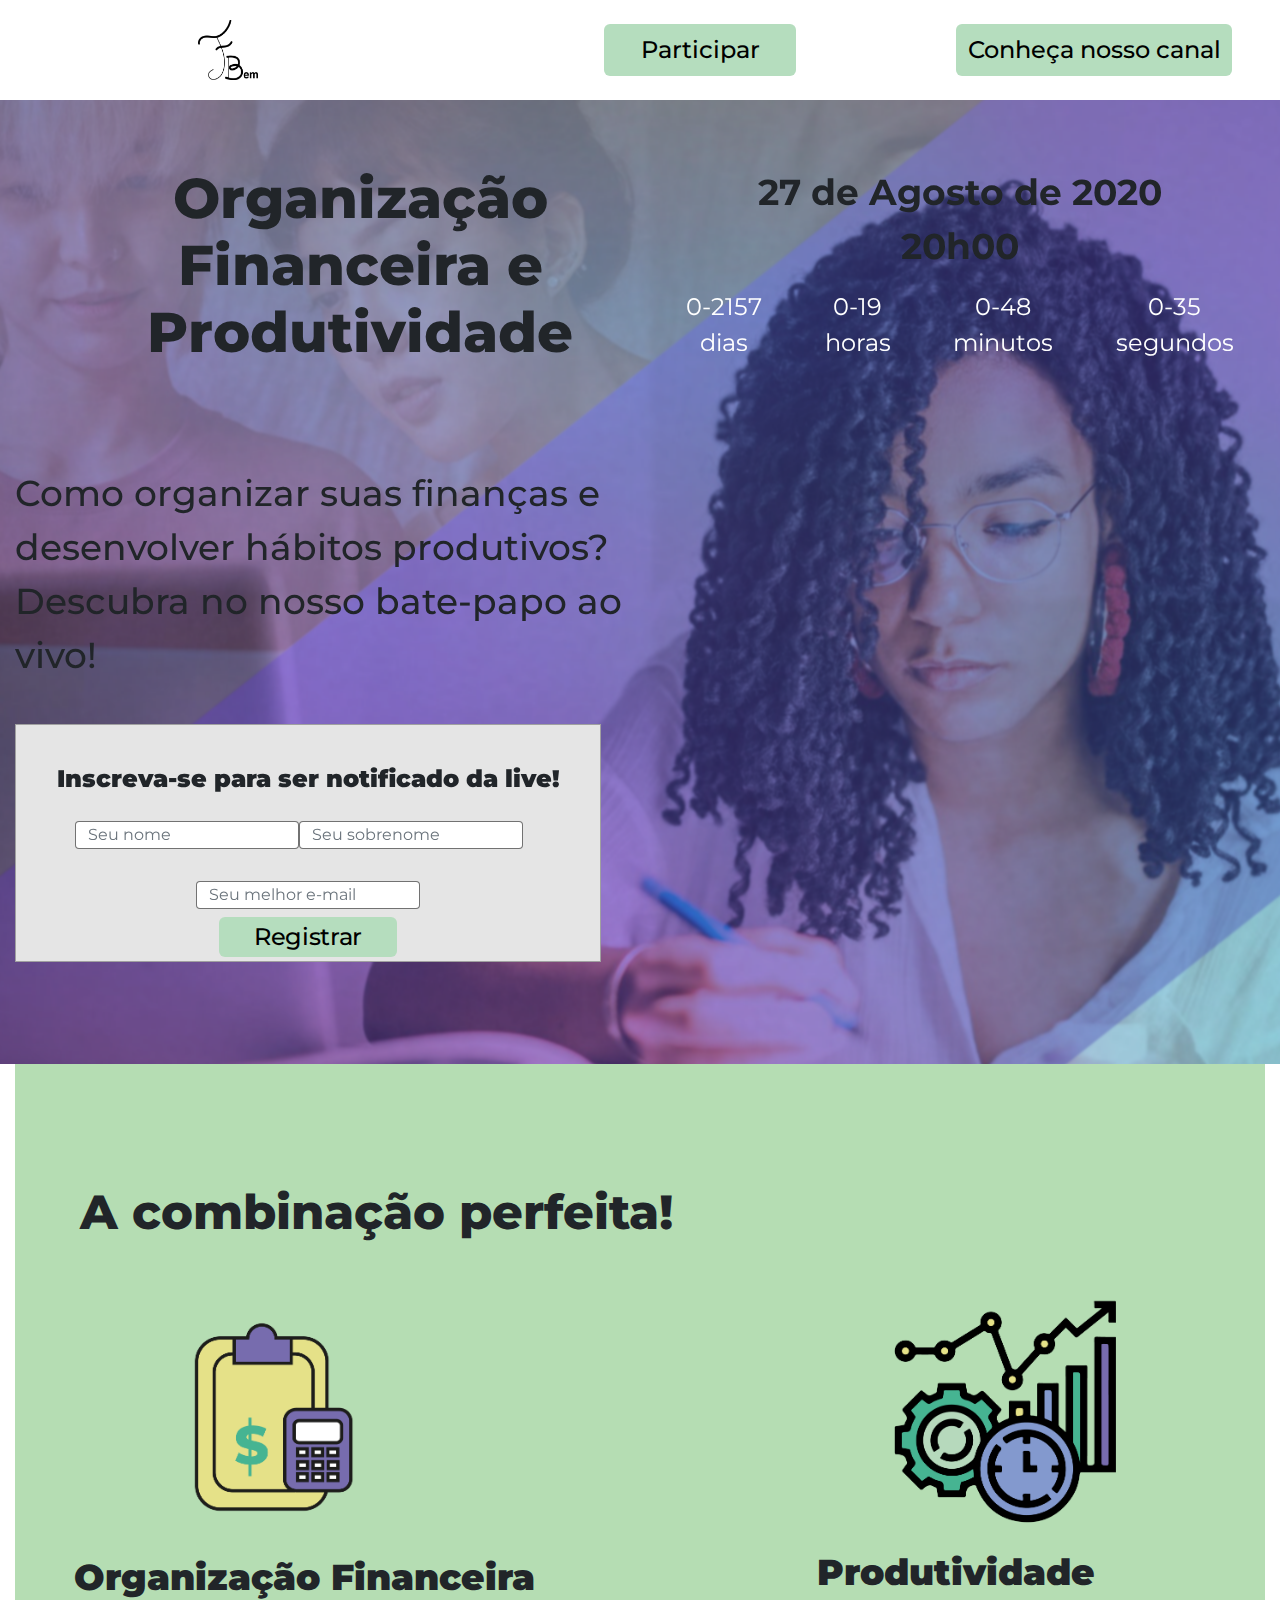
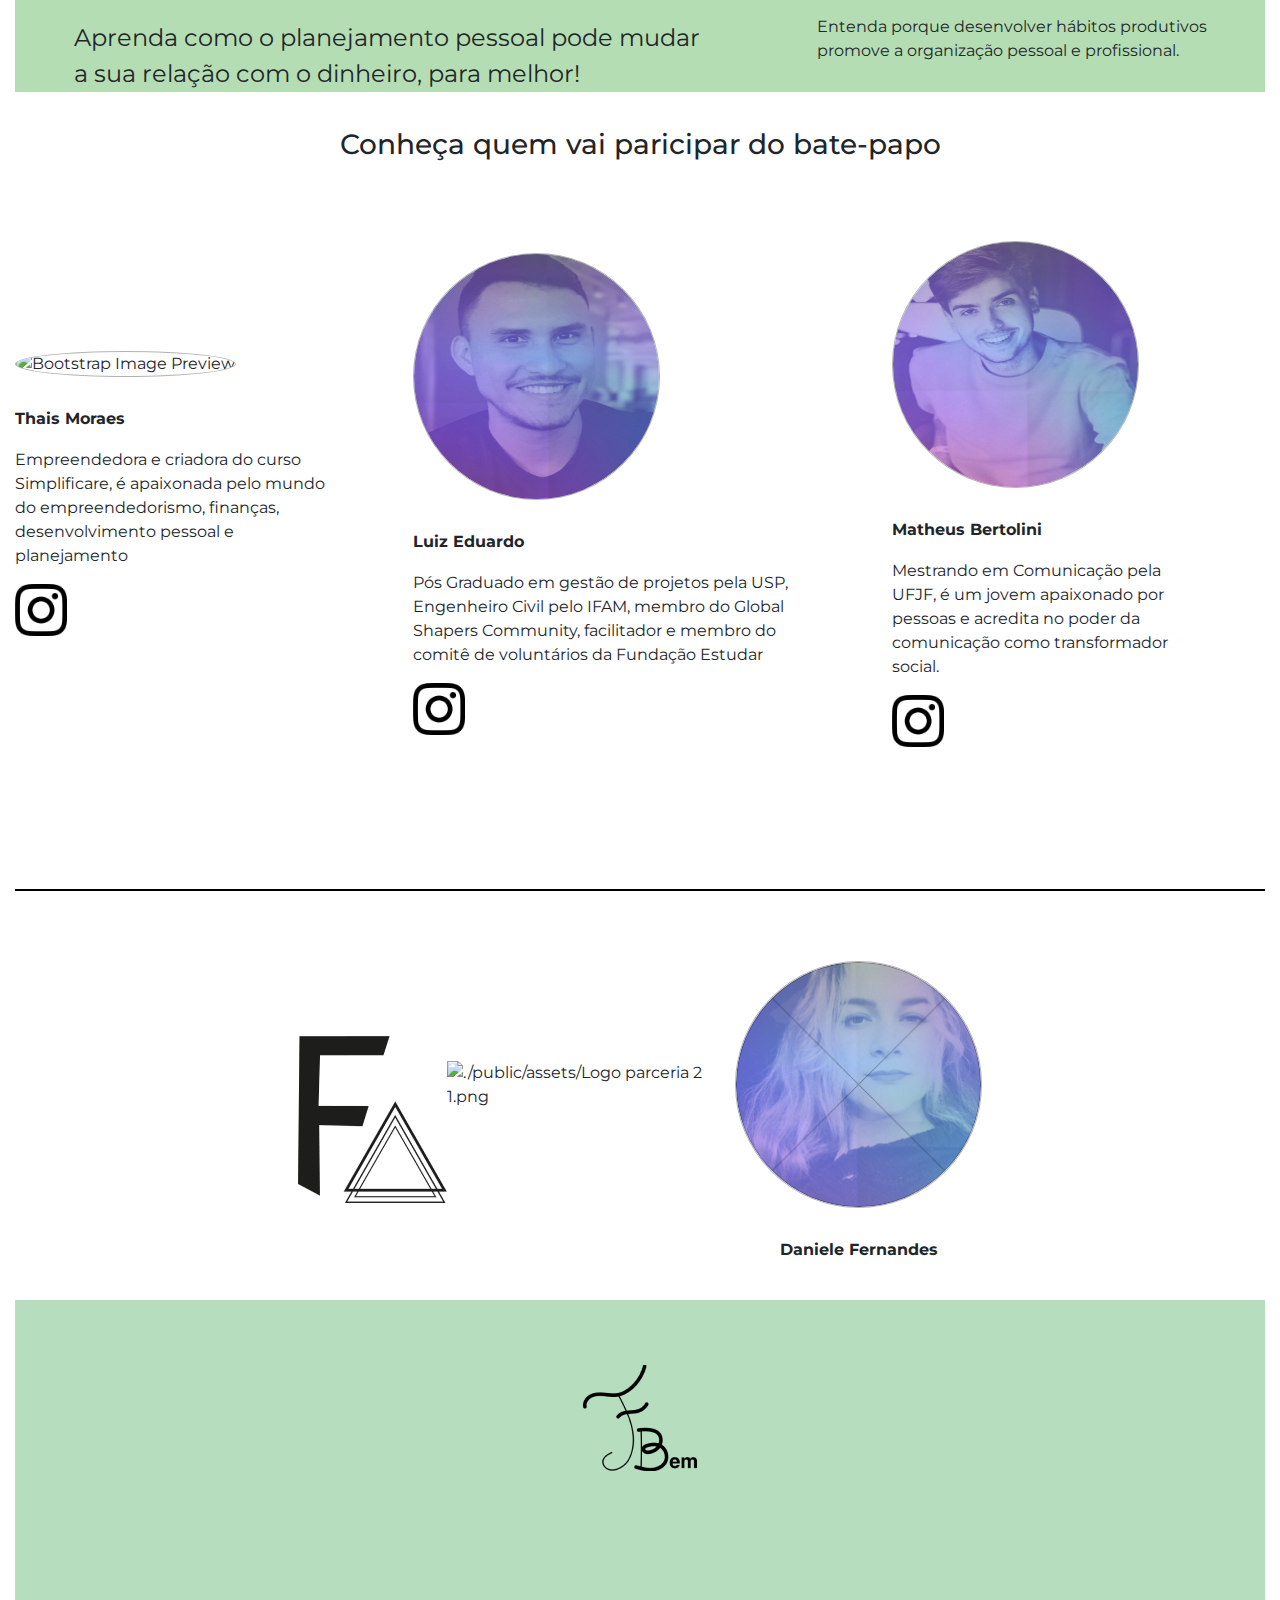
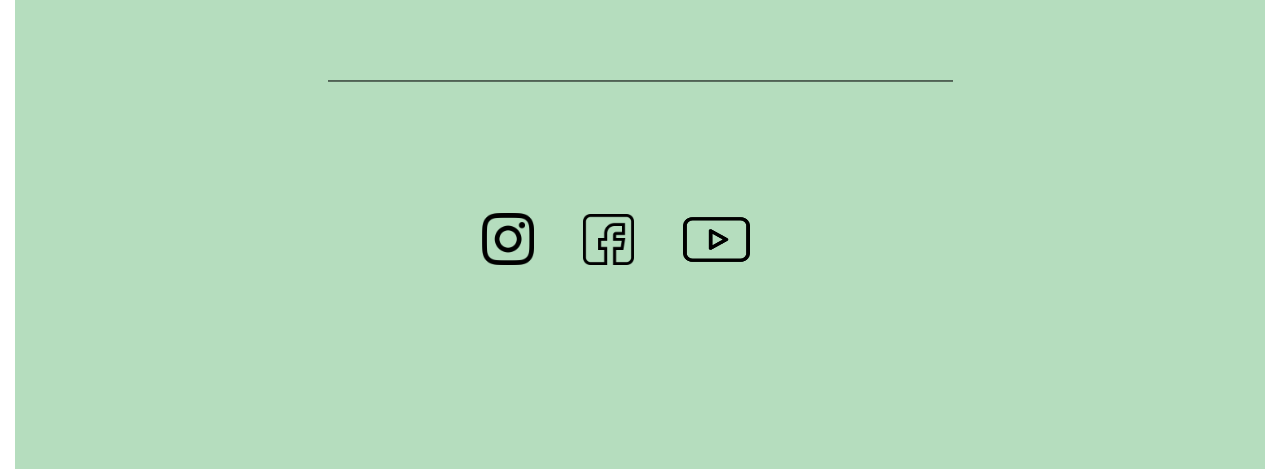
==== index.html @ a1b55b83 "Adicionando pagina de agradecimento, ultimas estilizacoes e tags de ads" ====
<!DOCTYPE html>
<html lang="pt-br">
    <head>
        <meta charset="UTF-8">
        <meta name="viewport" content="width=device-width, initial-scale=1.0">
        <meta name="description" content="Descubra como Ficar Bem com as finanças e desenvolver hábitos produtivos! Bate-papo imperdível no dia 27 de Agosto, às 20h. Faça sua inscrição!"/>
        <link rel="stylesheet" href="https://stackpath.bootstrapcdn.com/bootstrap/4.5.2/css/bootstrap.min.css" integrity="sha384-JcKb8q3iqJ61gNV9KGb8thSsNjpSL0n8PARn9HuZOnIxN0hoP+VmmDGMN5t9UJ0Z" crossorigin="anonymous">
        <link href="https://fonts.googleapis.com/css2?family=Montserrat:wght@400;500;700;800&display=swap" rel="stylesheet"> 
        <link rel="stylesheet" href="./public/css/styles.css">
        <!-- Global site tag (gtag.js) - Google Analytics -->
        <script async src="https://www.googletagmanager.com/gtag/js?id=UA-176298427-1"></script>
        <script>
            window.dataLayer = window.dataLayer || [];
            function gtag(){
                dataLayer.push(arguments);
            }
            gtag('js', new Date());

            gtag('config', 'UA-176298427-1');
        </script>

        <title>Live sobre Organização Financeira e Produtividade - Ficar Bem</title>
        <!-- Facebook Pixel Code -->
        <script>
            !function(f,b,e,v,n,t,s)
            {if(f.fbq)return;n=f.fbq=function(){n.callMethod?
            n.callMethod.apply(n,arguments):n.queue.push(arguments)};
            if(!f._fbq)f._fbq=n;n.push=n;n.loaded=!0;n.version='2.0';
            n.queue=[];t=b.createElement(e);t.async=!0;
            t.src=v;s=b.getElementsByTagName(e)[0];
            s.parentNode.insertBefore(t,s)}(window, document,'script',
            'https://connect.facebook.net/en_US/fbevents.js');
            fbq('init', '853237252118177');
            fbq('track', 'PageView');
            </script>
            <noscript><img height="1" width="1" style="display:none"
            src="https://www.facebook.com/tr?id=853237252118177&ev=PageView&noscript=1"
        /></noscript>
        <!-- End Facebook Pixel Code -->
    </head>
    <body>
        <div class="container-fluid">
            <div class="row" id="navbar">
                <div class="col-md-4">
                    <img class="img-logo" src="./public/assets/Logo Ficar Bem 1.png" alt="">
                </div>

                <div class="buttons">
                    <div class="col-md-4">
                     
                        <button type="button" class="btn-participar">
                                Participar
                        </button>
                    </div>
                    <div class="col-md-4">
                         
                        <button type="button" class="btn-conheca">
                            <a href="https://www.youtube.com/channel/UCtn4wwbN6bB-ocM3e5rnIyw?view_as=subscriber" target="_blank" rel="noopener noreferrer">
                                Conheça nosso canal
                            </a>
                            
                        </button>
                    </div>
                </div>
                
            </div>
            <div class="row" id="banner">
                <div class="col-md-6">
                    <h3 class="text-center" id="organizacao">
                        Organização Financeira e Produtividade
                    </h3>
                    <p class="text-left" id="aovivo">
                        Como organizar suas finanças e desenvolver hábitos produtivos? Descubra no nosso bate-papo ao vivo!
                    </p>
                    <form role="form" action="thanksPage.html">
                        <div class="title">
                            <br />
                            <div>
                                <strong>Inscreva-se para ser notificado da live!</strong>
                            </div>
                        </div>
                        <div class="nome">
                            <div class="box-name">
                                <label for="name">
                                <label for="name" class="txt-label"></label>
                                <input class="form-control" type="text" name="name" id="name"
                            title="Seu nome" class="input-padrao" required placeholder="Seu nome">
                            </div>
    
                            <div class="box-surname">
                                <label for="surname">
                                <label for="surname" class="txt-label"></label>
                                <input class="form-control" type="text" name="surname" id="surname"
                            title="Seu sobrenome" class="input-padrao" required placeholder="Seu sobrenome">
                            </div>
                        </div>
                        

                        <div class="box-email">
                            <label for="exampleInputEmail1">
                            <label for="email" class="txt-label"></label>
                            <input class="form-control" class="input-padrao" type="email" name="email" id="email" pattern="[a-z0-9._%+-]+@[a-z0-9.-]+\.[a-z]{2,4}$" 
                        title="Por favor, digite um e-mail válido" required placeholder="Seu melhor e-mail">
                        </div>

                        <button type="submit" class="btn-registrar">
                            Registrar
                        </button>
                    </form>
                </div>
                <div class="col-md-6">
                    <p id="data">
                        <strong class="dia">27 de Agosto de 2020</strong>
                        <strong class="hora">20h00</strong>
                    </p>
                    
                    <ul class="contagem">
                        <li>
                            <span data-time></span>
                            <div>dias</div>
                        </li>
                        <li>
                            <span data-time></span>
                            <div>horas</div>
                        </li>
                        <li>
                            <span data-time></span>
                            <div>minutos</div>
                        </li>
                        <li>
                            <span data-time></span>
                            <div>segundos</div>
                        </li>
                        
                    </ul>
                </div>
            </div>
            
            <main>
                <div class="row">
                    <h3 class="text-center" id="title2">
                        A combinação perfeita!
                    </h3>
                </div>
                <div class="items">
                    <div class="item1">
                        <img src="./public/assets/icon organização financeira.png" class="financas"/>
                        
                        <div class="text">
                            <p class="text-left">
                                <strong>Organização Financeira</strong>
                            </p>
                            
                            <div class="legend1">
                                Aprenda como o planejamento pessoal pode mudar <br> a sua relação com o dinheiro, para melhor!
                            </div>
                        </div>
                        
                    </div>
    
                    <div class="item2">
                        <img src="./public/assets/produtividade icon.png" class="produtividade"/>
                        <div class="text">
                            <p class="text-left">
                                <strong>Produtividade</strong>
                            </p>
                            
                            <div class="legend2">
                                Entenda porque desenvolver hábitos produtivos <br> promove a organização pessoal e profissional.
                            </div>
                        </div>
                        
                    </div>
                </div>
                

                <!-- <div class="row" id="main">
                    <div class="col-md-4">
                        <img alt="Bootstrap Image Preview" src="./public/assets/icon organização financeira.png" class="financas"/>
                    </div>
                    <div class="col-md-4">
                        <img alt="Bootstrap Image Preview" src="./public/assets/produtividade icon.png" class="produtividade"/>
                    </div>
                </div>
                    <div class="row" id="textImg">
                    <div class="col-md-4">
                        <p class="text-left">
                            <strong class="financa">Organização Financeira</strong>
                        </p>
                        
                        <div class="legend1">
                            Aprenda como o planejamento pessoal pode mudar a sua relação com o dinheiro, para melhor!
                        </div>
                        
                    </div>
                    <div class="col-md-4">
                        <p class="text-left">
                            <strong>Produtividade</strong>
                        </p>
                        
                        <div>
                            Entenda porque desenvolver hábitos produtivos <br> promove a organização pessoal e profissional.
                        </div>
                        
                    </div>
                    <div class="col-md-4">
                    </div> -->
                <!-- </div> -->
            </main>


            
            <div class="row" id="titlePart">
                <div class="col-md-12">
                    <h3 class="text-center">
                        Conheça quem vai paricipar do bate-papo
                    </h3>
                </div>
            </div>

            <div class="convidados">
                <div class="convidado">
                    <img alt="Bootstrap Image Preview" src="./public/assets/Thais Moraes.png" class="rounded-circle" />
                    <p class="text">
                        <strong>Thais Moraes</strong>
                    </p>
                    
                    <p class="description">
                        Empreendedora e criadora do curso Simplificare, é apaixonada pelo mundo do empreendedorismo, finanças, desenvolvimento pessoal e planejamento
                    </p>
                    
                    <a href="http://www.instagram.com/thaiismoraes" target="_blank"><img alt="Bootstrap Image Preview" src="./public/assets/instagram icon.png" class="instagram"/> </a>
                </div>
                <div class="convidado">
                    <img alt="Bootstrap Image Preview" src="./public/assets/Luiz Eduardo.png" class="rounded-circle" />
                    <p class="text">
                        <strong>Luiz Eduardo</strong>
                    </p>
                    
                    <p class="description">
                        Pós Graduado em gestão de projetos pela USP, Engenheiro Civil pelo IFAM, membro do Global Shapers Community, facilitador e membro do comitê de voluntários da Fundação Estudar
                    </p>
                    
                    <a href="http://www.linkedin.com/in/luizeduardobendi" target="_blank"><img alt="Bootstrap Image Preview" src="./public/assets/instagram icon.png" class="instagram"/> </a>
                </div>
                <div class="convidado">
                    <img alt="Bootstrap Image Preview" src="./public/assets/Matheus.png" class="rounded-circle" />
                    <p class="text">
                        <strong>Matheus Bertolini</strong>
                    </p>
                    
                    <p class="description">
                        Mestrando em Comunicação pela UFJF, é um jovem apaixonado por pessoas e acredita no poder da comunicação como transformador social.
                    </p>
                    
                    <a href="https://www.instagram.com/bertolini.matheus/" target="_blank"><img alt="Bootstrap Image Preview" src="./public/assets/instagram icon.png" class="instagram"/> </a>
                </div>

                
            </div>

            <hr>

            <div class="parcerias">

               

                <img src="./public/assets/Logo parceria 1 1.png" alt="" class="parceiro1">
                <img src="" alt="./public/assets/Logo parceria 2 1.png" class="parceiro2">
                <div class="parceiro3">
                    <img alt="Bootstrap Image Preview" src="./public/assets/Ellipse.png" class="rounded-circle" />
                <p class="text">
                    <strong>Daniele Fernandes</strong>
                </p>
                </div>
                
            </div>
            
            <footer>
                <img class="img-logo" src="./public/assets/Logo Ficar Bem 1.png" alt="">
                <hr>
                <div class="redes">
                    <a href="https://www.instagram.com/ficar__bem/" target="_blank" rel="noopener noreferrer">
                        <img class="redes-sociais-1" src="./public/assets/instagram icon.png" alt="">
                    </a>
                    <a href="https://www.facebook.com/Ficar-Bem-101099271726527/" target="_blank" rel="noopener noreferrer">
                        <img class="redes-sociais-2" src="./public/assets/facebook.png" alt="">
                    </a>
                    <a href="https://www.youtube.com/channel/UCtn4wwbN6bB-ocM3e5rnIyw" target="_blank" rel="noopener noreferrer">
                        <img class="redes-sociais-3" src="./public/assets/youtube.png" alt="">
                        
                    </a>
                    
                    
                </div>
            </footer>

            
        </div>
        <script type="module" src="./public/scripts/scripts.js"></script>
    </body>
</html>
---- public/css/styles.css ----
*{
    border: 0;
    padding: 0;
    margin: 0;
}

body{
    font-family: 'Montserrat', sans-serif;
}

#navbar {
    /* height: 151px; */
    display: flex;
    align-items: center;
    justify-content: center;
}

#navbar .col-md-4 .img-logo{
    width: 100px;
    height: 100px;
    padding: 20px;
}

#navbar .buttons{
    display: flex;
    justify-content: space-between;
    align-items: center;
}

#navbar .btn-participar{
    display: flex;
    align-items: center;
    justify-content: center;
    
    width: 192px;
    height: 52px;
    background-color: #B5DDBE;
    border-radius: 6px;

    font-style: normal;
    font-weight: 500;
    font-size: 24px;
}

#navbar .btn-participar a{
    text-decoration: none;
    color: #000000;
}

#navbar .btn-conheca{
    display: flex;
    align-items: center;
    justify-content: center;
    
    width: 276px;
    height: 52px;
    background: #B5DDBE;
    border-radius: 6px;

    font-style: normal;
    font-weight: 500;
    font-size: 24px;
}

#navbar .btn-conheca a{
    text-decoration: none;
    color: #000000;
}

#banner{
    background-image: url('../assets/edição\ nova.png');
    background-position: center;
    backdrop-filter: blur(4px);
    

}

#banner .col-md-6 #organizacao{
    font-style: normal;
    font-weight: 800;
    font-size: 56px;

    margin-top: 65px;
    margin-left: 80px;
    margin-bottom: 99.2px;
}

#banner .col-md-6 #aovivo{
    font-style: normal;
    font-weight: 500;
    font-size: 36px;

    margin-bottom: 42px;
}

#banner form {
    background-color: #e5e5e5;

    width: 586px;
    height: 238px;

    display: flex;
    flex-direction: column;
    align-items: center;
    margin-bottom: 102px;

    border: solid 1px rgba(0, 0, 0, 0.3);
    box-sizing: border-box;
}

#banner form .title{
    font-style: normal;
    font-weight: bold;
    font-size: 24px;
}

#banner form .nome{
    display: flex;
    align-items: center;
    justify-content: space-between;
    margin-right: 19px;
}

#banner form .nome input{
    width: 224px;
    height: 28px;
    border: 1px solid rgba(0, 0, 0, 0.5);
    box-sizing: border-box;
}

#banner form .box-email input{
    width: 224px;
    height: 28px;
    border: 1px solid rgba(0, 0, 0, 0.5);
    box-sizing: border-box;
}

#banner form .btn-registrar{
    
    width: 178px;
    height: 40px;
    background: #B5DDBE;
    border-radius: 6px;

    
    font-style: normal;
    font-weight: 500;
    font-size: 24px;
    line-height: 29px;
    display: flex;
    align-items: center;
    justify-content: center;
    letter-spacing: -0.015em;

    color: #000000;
}

#banner .col-md-6 #data{
    display: flex;
    flex-direction: column;
    justify-content: center;
    align-items: center;

    margin-top: 65px;
}

#banner .col-md-6 #data .dia{
    font-style: normal;
    font-weight: bold;
    font-size: 36px;
}

#banner .col-md-6 #data .hora{
    font-style: normal;
    font-weight: bold;
    font-size: 36px;
}

#banner .contagem{
    list-style: none;
    display: flex;
    justify-content: space-around;
}

#banner .contagem li{
    display: flex;
    flex-direction: column;
    justify-content: center;
    align-items: center;
    font-size: 24px;
    color: white;
}

main{
    background-color: #b5ddb3;
}

main .row #title2{
    margin-top: 120px;
    margin-left: 80px;

    font-style: normal;
    font-weight: 800;
    font-size: 48px;
}

main .items{
    display: flex;
    align-items: center;
    justify-content: space-around;
}

main .items .item1{
    display: flex;
    flex-direction: column;
    /* align-items: center; */
    justify-content: center;
}

main .items .item1 img{
    width: 376px;
    height: 266px;
    margin-top: 35px;
}

main .items .item1 p{
    font-style: normal;
    font-weight: bold;
    font-size: 36px;
}

main .items .item1 .legend1{
    font-style: normal;
    font-weight: normal;
    font-size: 24px;
}

main .items .item2{
    display: flex;
    flex-direction: column;
    /* align-items: center; */
    justify-content: center;
}

main .items .item2 img{
    width: 376px;
    height: 266px;
}

main .items .item2 p{
    font-style: normal;
    font-weight: bold;
    font-size: 36px;
}

main .items .item2 .legend2{
    font-style: normal;
    font-weight: normal;
    font-size-adjust: 24px;
}

#titlePart{
    margin-top: 36px;
    margin-bottom: 71px;
}

.convidados{
    display: flex;
    align-items: center;
    justify-content: center;
    
}

.rounded-circle{
    width: 247px;
    height: 247px;
    
    left: 0%;
    right: 0%;
    top: 0%;
    bottom: 0%;
    border: 1px solid rgba(0, 0, 0, 0.3);
    box-sizing: border-box;

    margin-bottom: 30px;
}

.convidado .text{
    margin-bottom: 17px;
}

.convidado .description{
    margin-right: 71px;
}

.instagram{
    
    width: 52px;
    height: 52px;
    left: 325px;
    top: 748px;
}

.parcerias{
    display: flex;
    align-items: center;
    justify-content: center;
}

hr{
    height: 1px;
    background: #000000;
    margin-top: 142px;
    margin-bottom: 70px;
}

.parcerias .parceiro1{
    width: 149px;
    height: 167px;
}

.parcerias .parceiro2{
    width: 288px;
    height: 117px;
}

.parcerias .parceiro3{
    display: flex;
    flex-direction: column;
    align-items: center;
    justify-content: center;
}

.parcerias .parceiro3 img{
    width: 247px;
    height: 247px;
    border-radius: 50%;
    border: 1px solid rgba(0, 0, 0, 0.3);
}

footer{
    background-color: #b5ddbe;

    display: flex;
    flex-direction: column;
    align-items: center;
    justify-content: center;

    margin-top: 22px;

}

footer .img-logo{
    width: 114px;
    height: 106px;
    margin-top: 65px;
    margin-bottom: 67px;
}

footer hr{
    width: 50%;
    height: 1px;
    background: rgba(0, 0, 0, 0.5);
    margin-bottom: 128px;
}

footer .redes{
    display: flex;
    align-items: center;
    justify-content: center;
    margin-bottom: 200px;
}

.redes-sociais-1{
    width: 52px;
    height: 52px;
    margin-right: 49px;
}

.redes-sociais-2{
    
    width: 51px;
    height: 51px;
    margin-right: 49px;

}

.redes-sociais-3{
    
    width: 67px;
    height: 59px;  
    margin-right: 49px;
}
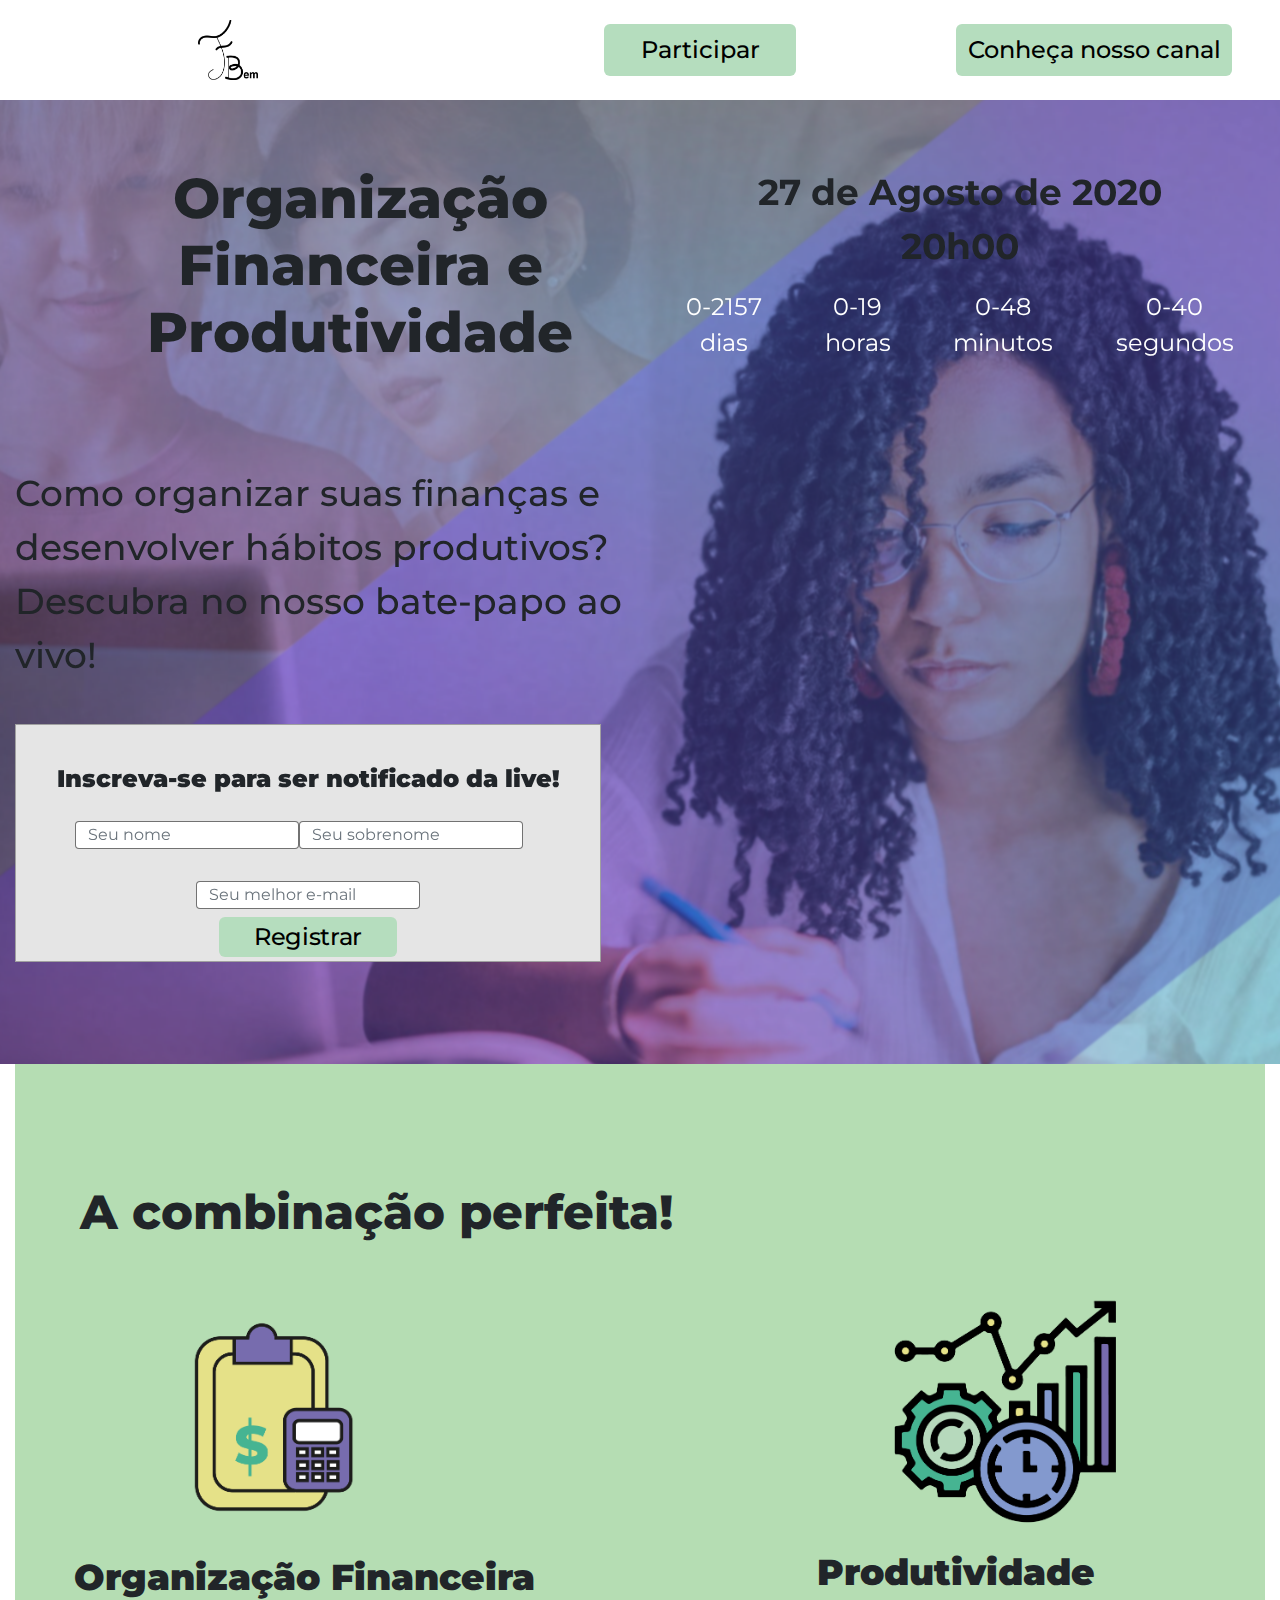
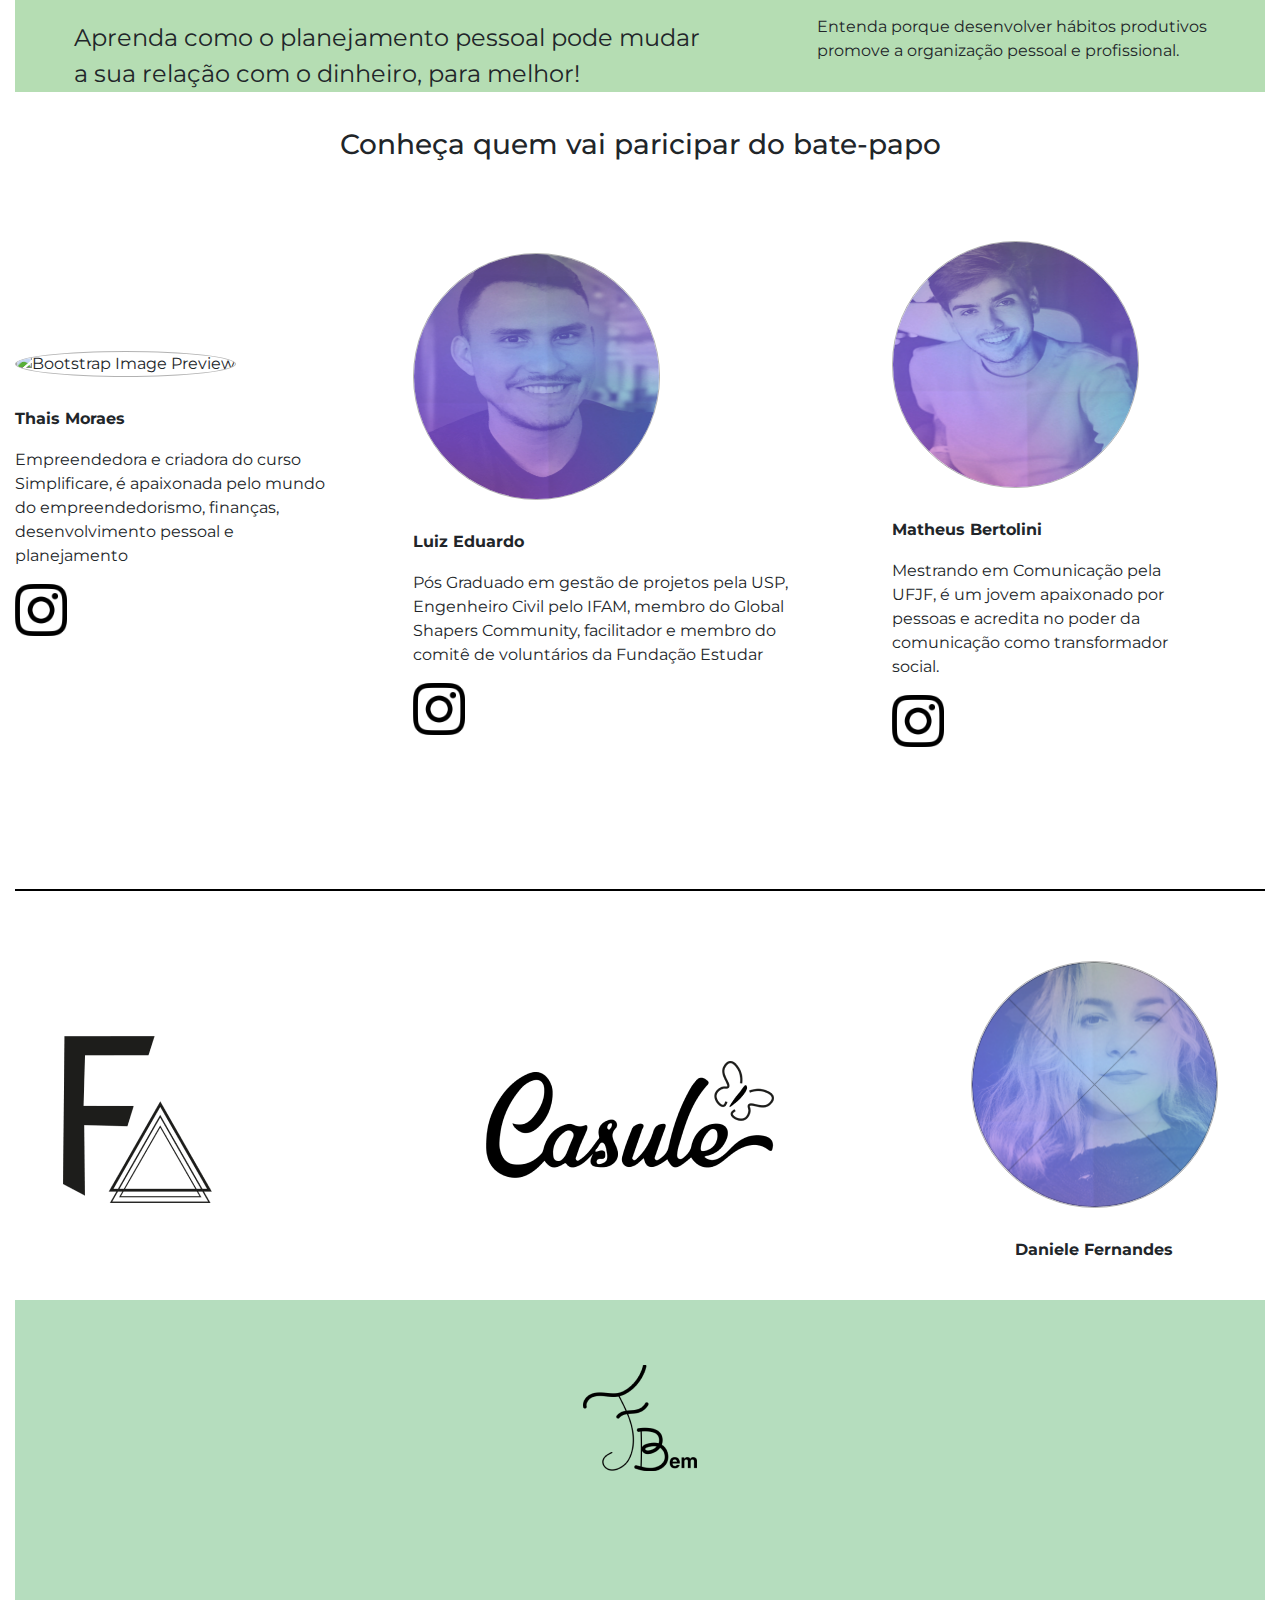
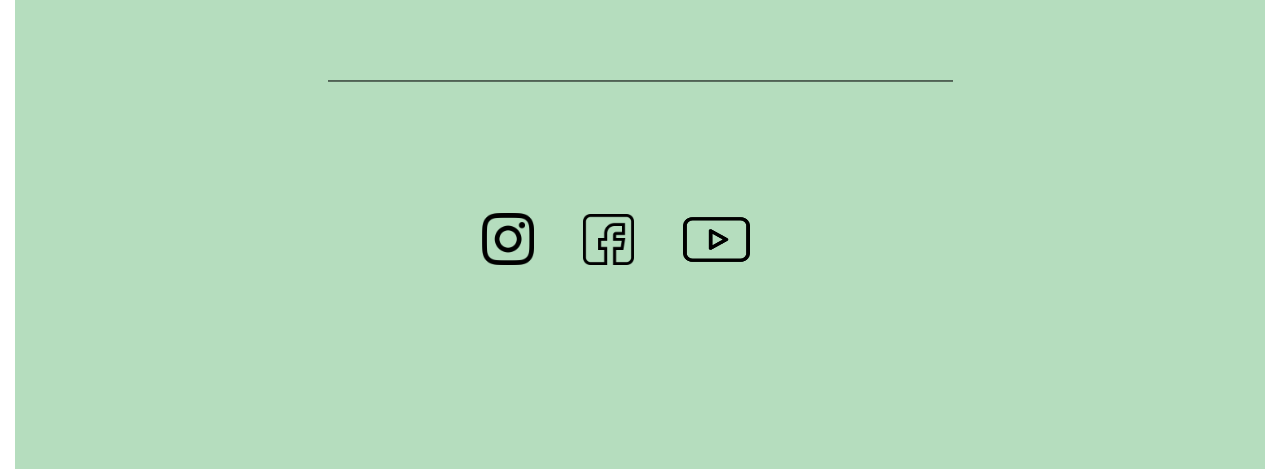
==== commit d074a2cd: "Adicionando pagina de agradecimento, ultimas estilizacoes e tags de ads" ====
--- a/index.html
+++ b/index.html
@@ -266,7 +266,7 @@
                
 
                 <img src="./public/assets/Logo parceria 1 1.png" alt="" class="parceiro1">
-                <img src="" alt="./public/assets/Logo parceria 2 1.png" class="parceiro2">
+                <img src="./public/assets/Logo parceria 2 1.png" alt="" class="parceiro2">
                 <div class="parceiro3">
                     <img alt="Bootstrap Image Preview" src="./public/assets/Ellipse.png" class="rounded-circle" />
                 <p class="text">
--- a/public/css/styles.css
+++ b/public/css/styles.css
@@ -322,6 +322,8 @@
 .parcerias .parceiro2{
     width: 288px;
     height: 117px;
+    margin-left: 274px;
+    margin-right: 197px;
 }
 
 .parcerias .parceiro3{
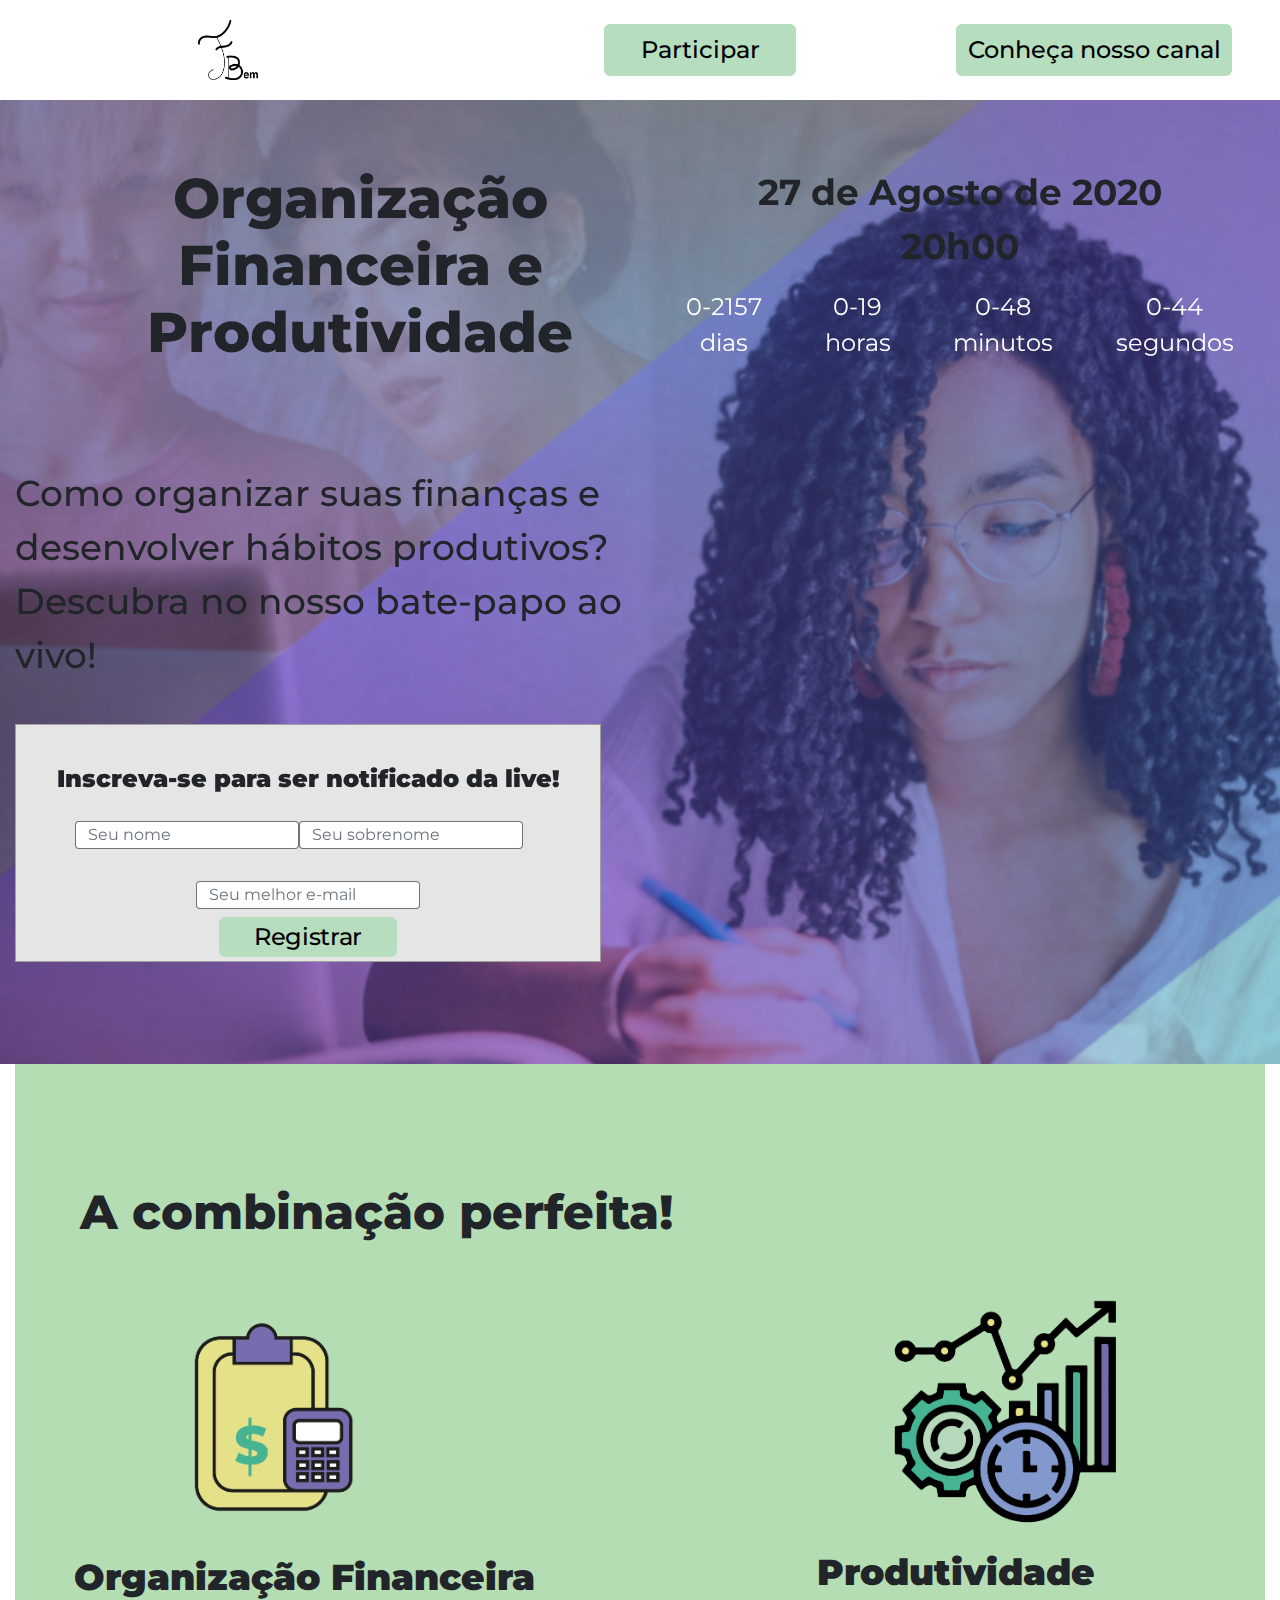
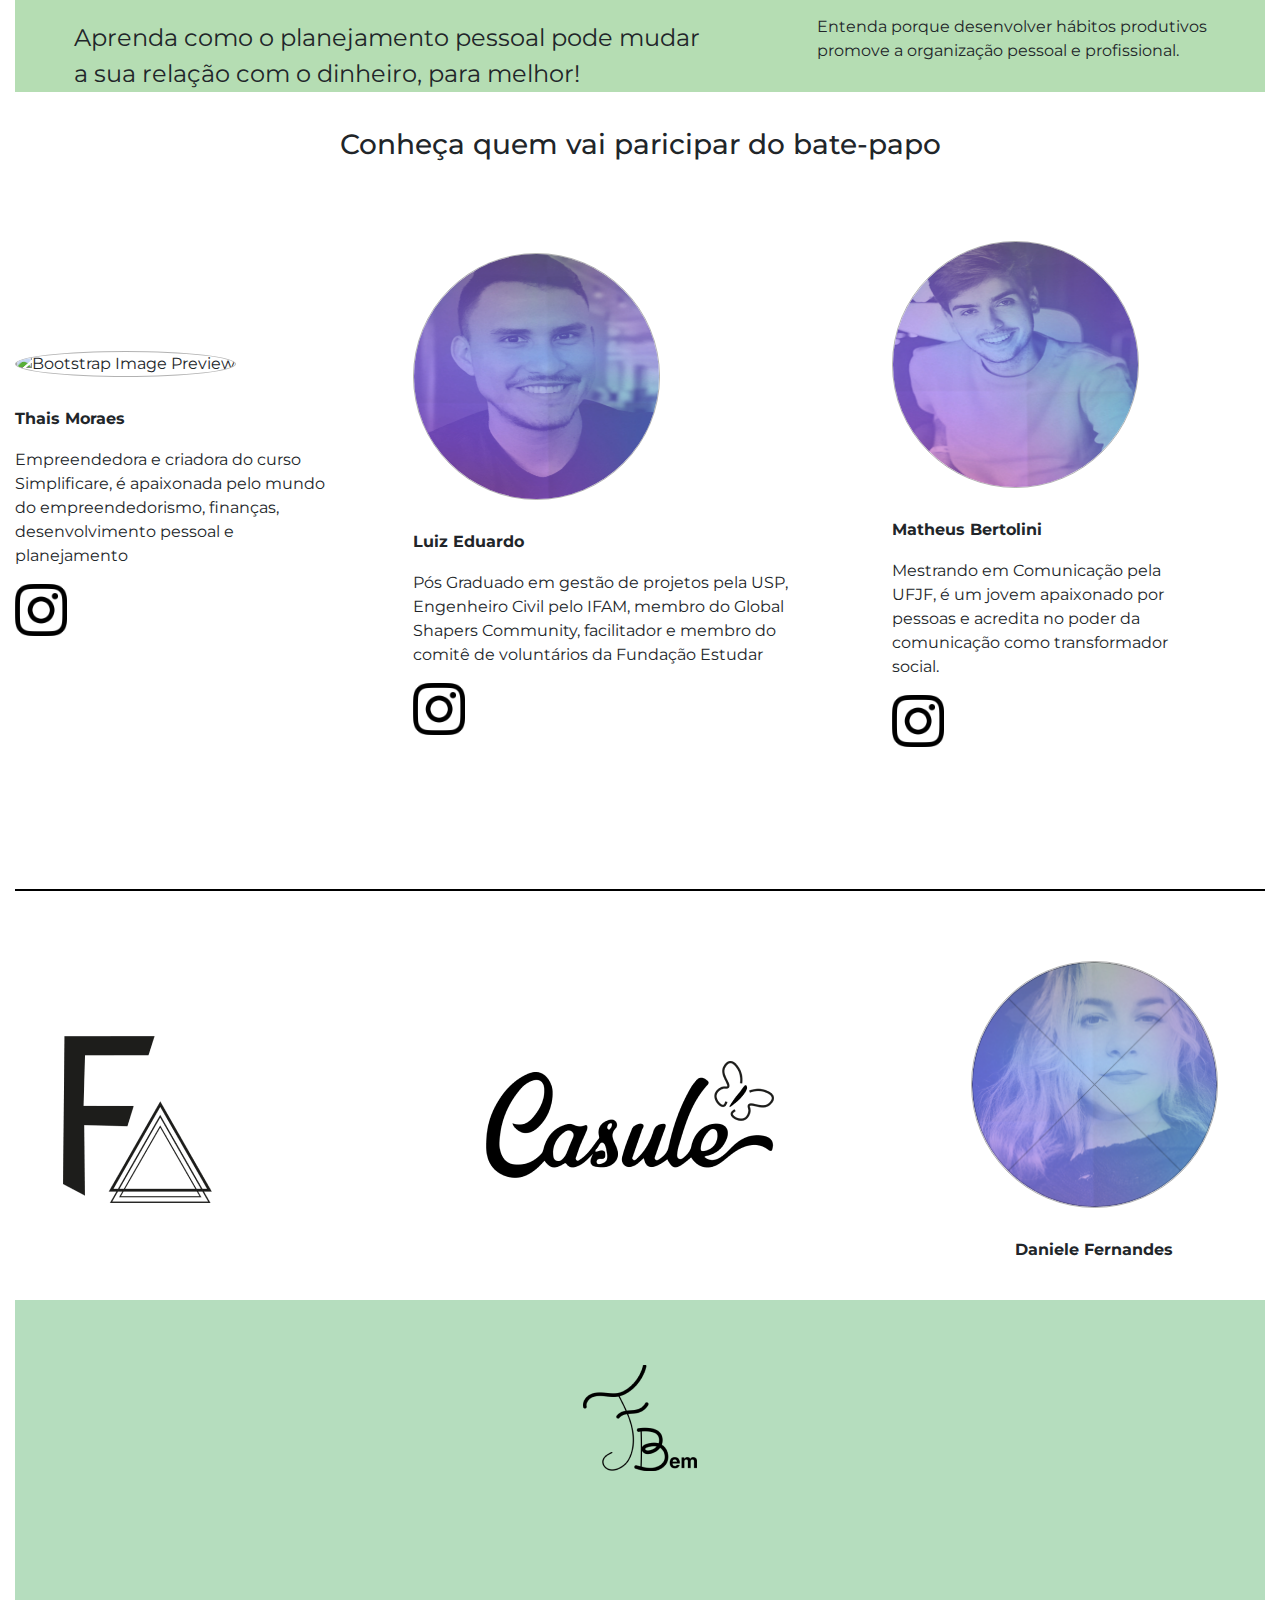
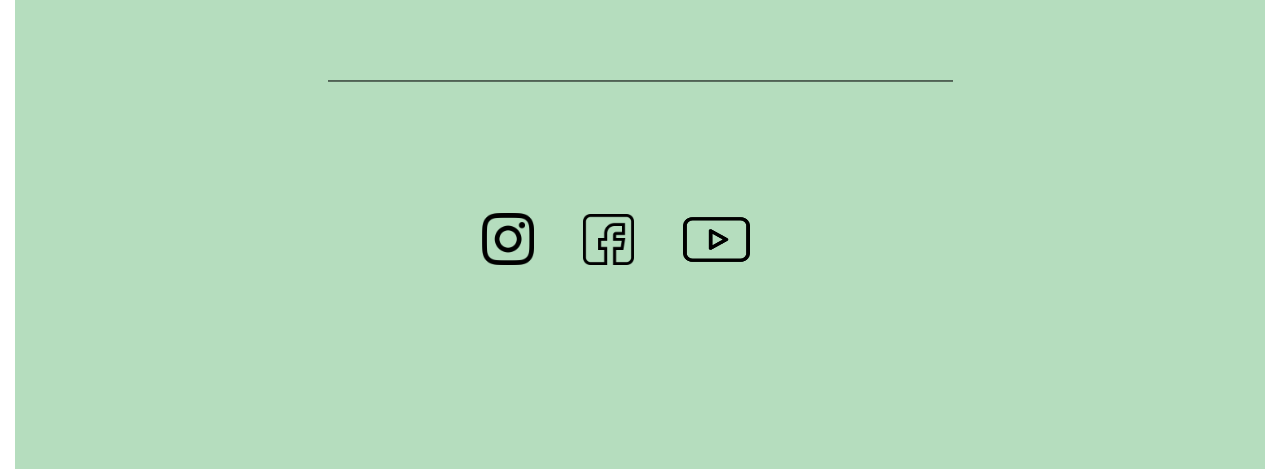
==== commit 5491c9c2: "Adicionando form netlify, arrumando bugs" ====
--- a/index.html
+++ b/index.html
@@ -6,7 +6,8 @@
         <meta name="description" content="Descubra como Ficar Bem com as finanças e desenvolver hábitos produtivos! Bate-papo imperdível no dia 27 de Agosto, às 20h. Faça sua inscrição!"/>
         <link rel="stylesheet" href="https://stackpath.bootstrapcdn.com/bootstrap/4.5.2/css/bootstrap.min.css" integrity="sha384-JcKb8q3iqJ61gNV9KGb8thSsNjpSL0n8PARn9HuZOnIxN0hoP+VmmDGMN5t9UJ0Z" crossorigin="anonymous">
         <link href="https://fonts.googleapis.com/css2?family=Montserrat:wght@400;500;700;800&display=swap" rel="stylesheet"> 
-        <link rel="stylesheet" href="./public/css/styles.css">
+        <link rel="stylesheet" href="./public/css/styles.css" media="screen and (color)">
+        <!-- <link rel="stylesheet" href="style.css"> -->
         <!-- Global site tag (gtag.js) - Google Analytics -->
         <script async src="https://www.googletagmanager.com/gtag/js?id=UA-176298427-1"></script>
         <script>
@@ -30,11 +31,11 @@
             t.src=v;s=b.getElementsByTagName(e)[0];
             s.parentNode.insertBefore(t,s)}(window, document,'script',
             'https://connect.facebook.net/en_US/fbevents.js');
-            fbq('init', '853237252118177');
+            fbq('init', '380771079972212');
             fbq('track', 'PageView');
-            </script>
-            <noscript><img height="1" width="1" style="display:none"
-            src="https://www.facebook.com/tr?id=853237252118177&ev=PageView&noscript=1"
+        </script>
+        <noscript><img height="1" width="1" style="display:none"
+        src="https://www.facebook.com/tr?id=380771079972212&ev=PageView&noscript=1"
         /></noscript>
         <!-- End Facebook Pixel Code -->
     </head>
@@ -49,7 +50,8 @@
                     <div class="col-md-4">
                      
                         <button type="button" class="btn-participar">
-                                Participar
+                            <a href="#form">Participar</a>
+                                
                         </button>
                     </div>
                     <div class="col-md-4">
@@ -72,13 +74,14 @@
                     <p class="text-left" id="aovivo">
                         Como organizar suas finanças e desenvolver hábitos produtivos? Descubra no nosso bate-papo ao vivo!
                     </p>
-                    <form role="form" action="thanksPage.html">
+                    <form role="form" method="POST" action="/thanksPage" name="contact" netlify>
                         <div class="title">
                             <br />
                             <div>
                                 <strong>Inscreva-se para ser notificado da live!</strong>
                             </div>
                         </div>
+                        <input type="hidden" name="236426604" value="QcVij">
                         <div class="nome">
                             <div class="box-name">
                                 <label for="name">
@@ -103,7 +106,7 @@
                         title="Por favor, digite um e-mail válido" required placeholder="Seu melhor e-mail">
                         </div>
 
-                        <button type="submit" class="btn-registrar">
+                        <button type="submit" class="btn-registrar" onclick="window.location.href='./thanksPage.html'" id="enviar">
                             Registrar
                         </button>
                     </form>
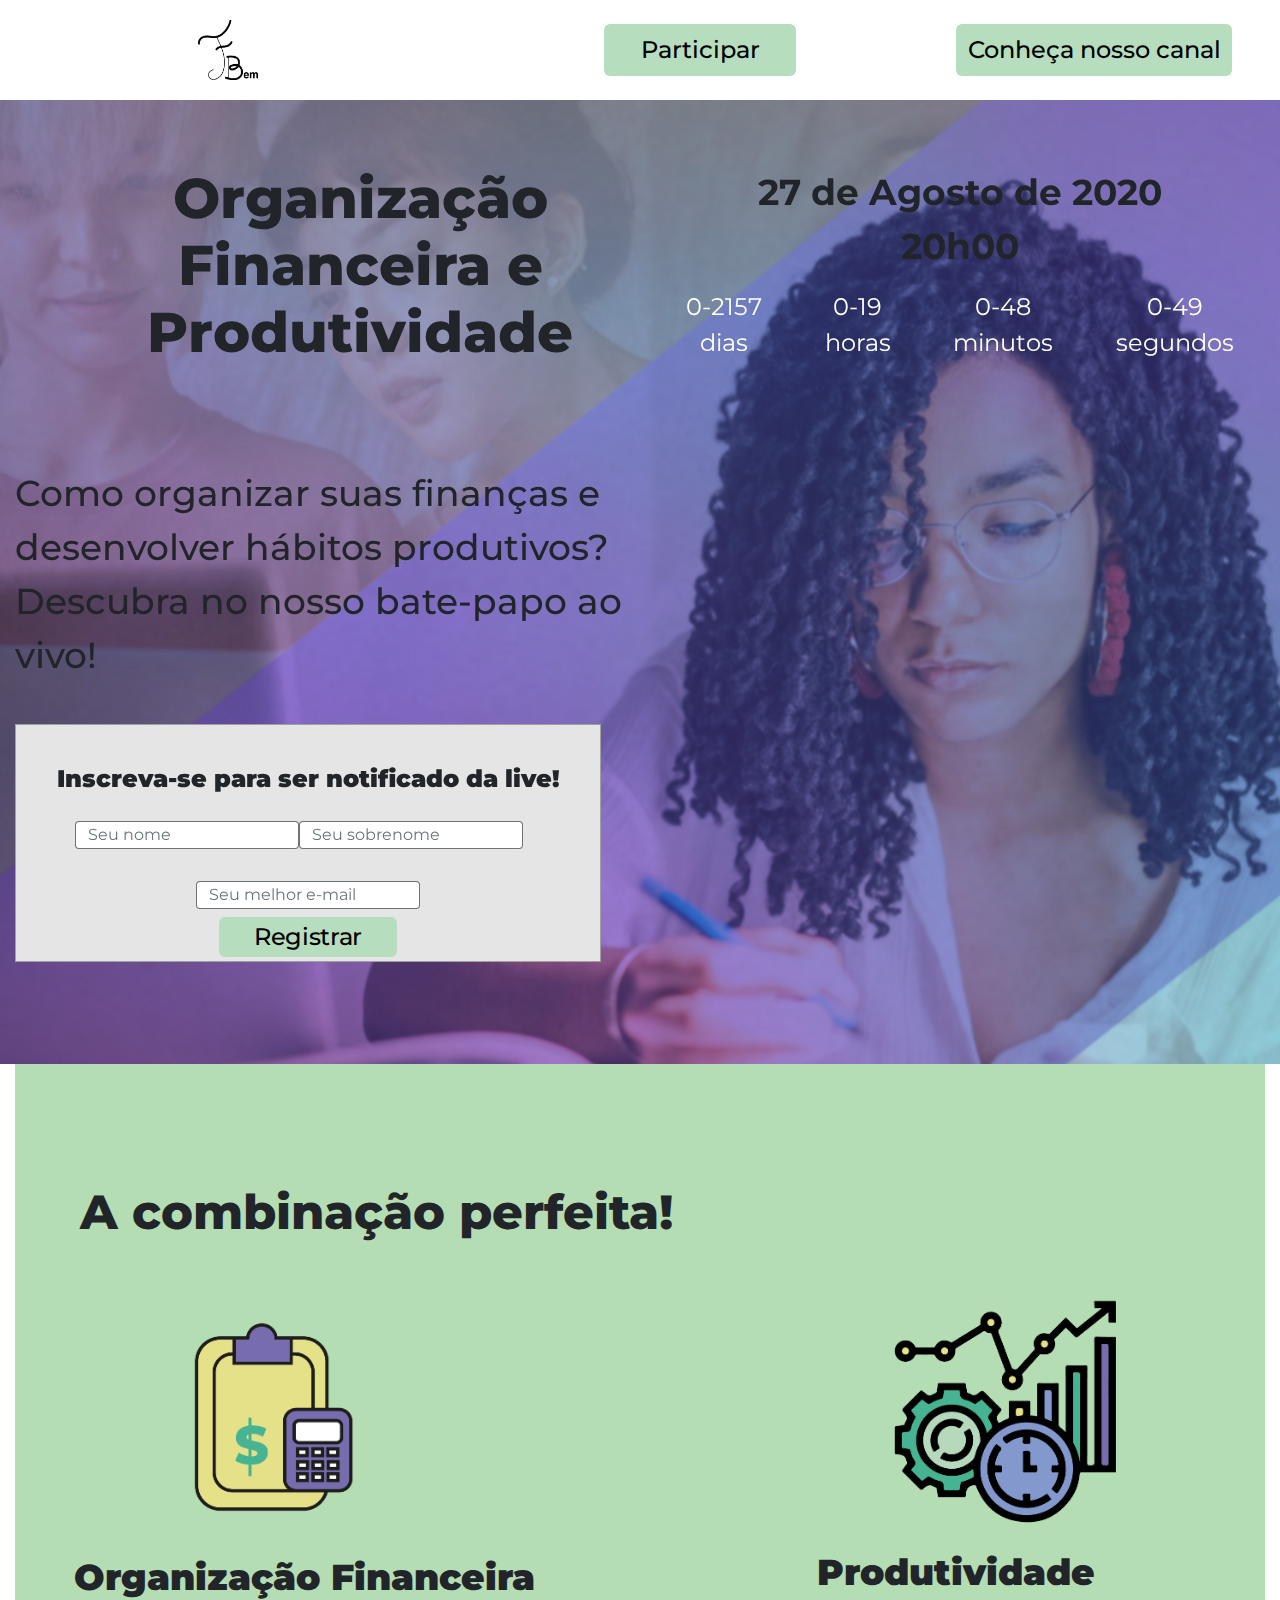
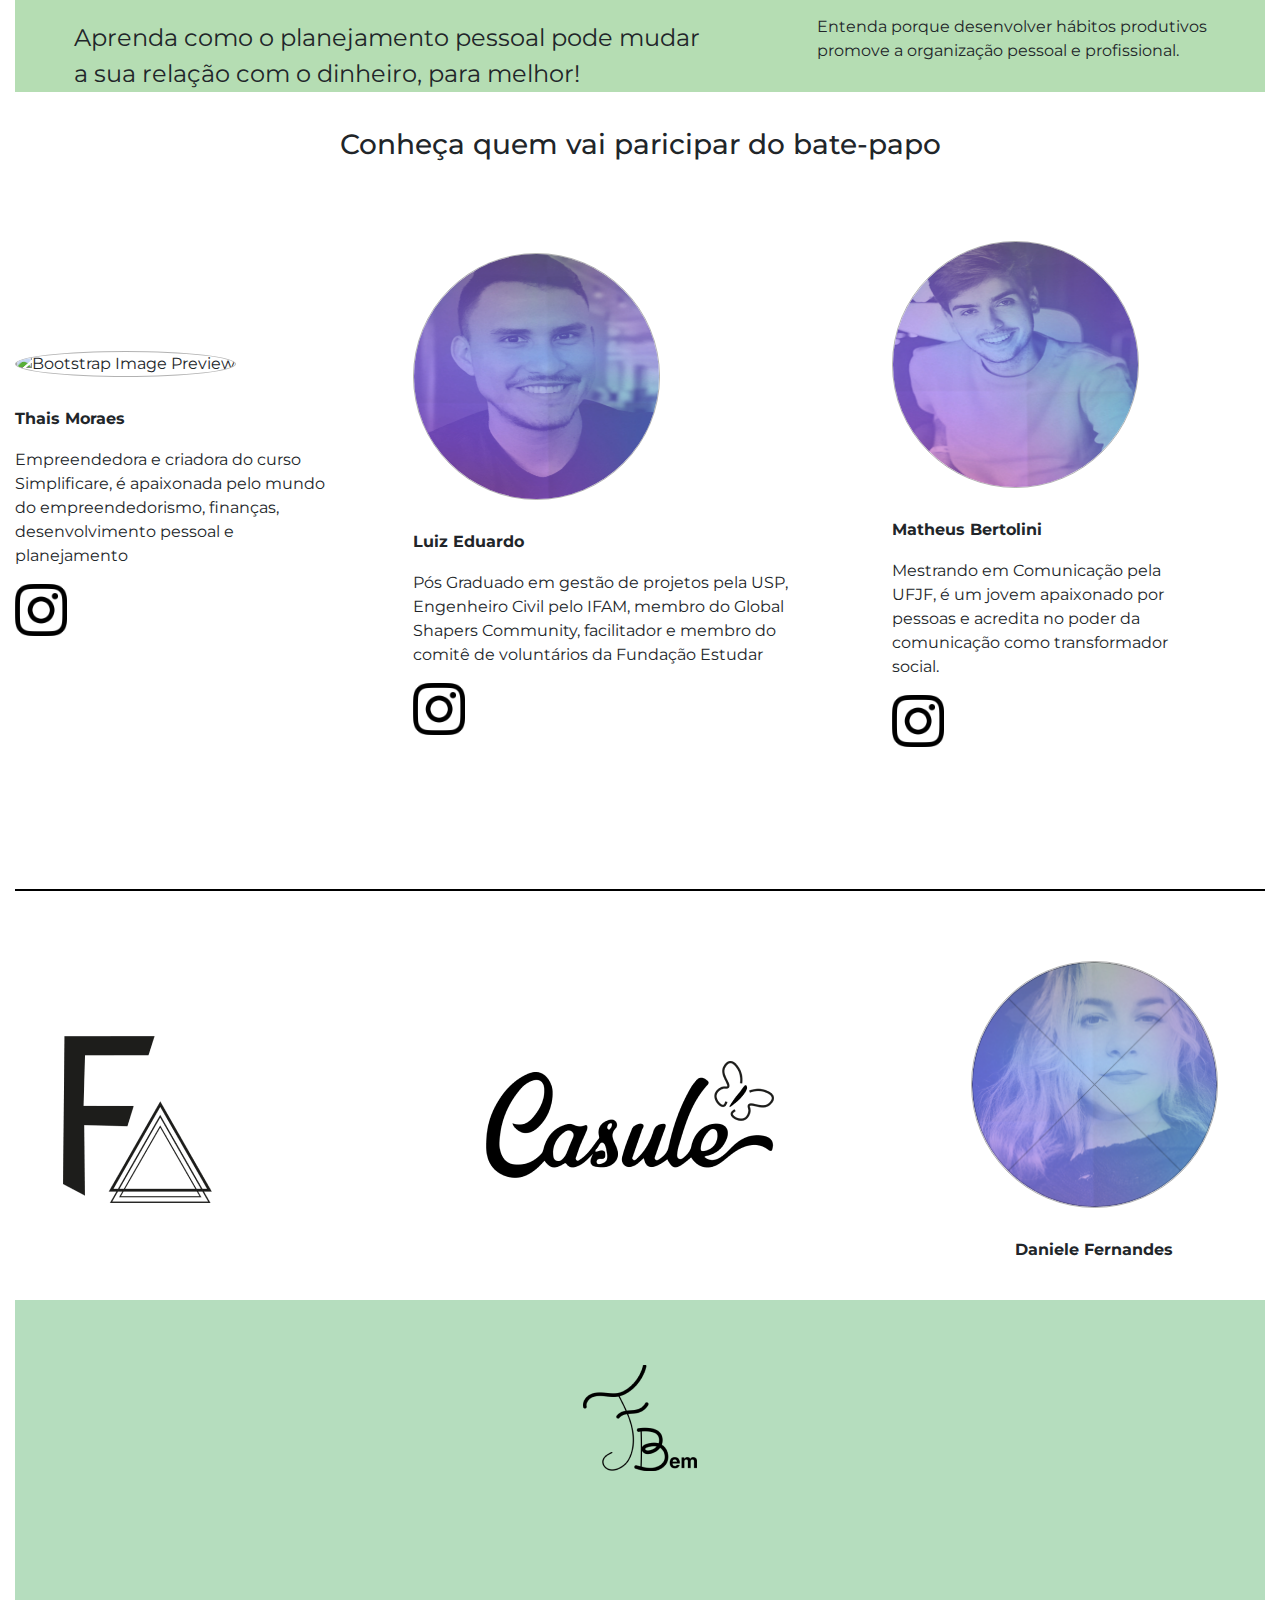
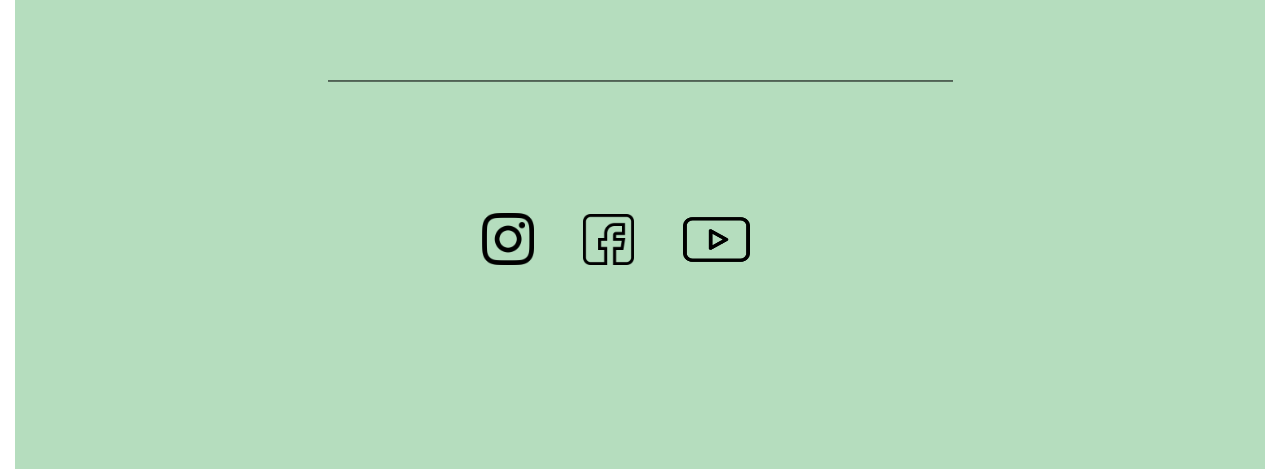
==== commit 4802ad80: "Add netlify form" ====
--- a/index.html
+++ b/index.html
@@ -74,7 +74,7 @@
                     <p class="text-left" id="aovivo">
                         Como organizar suas finanças e desenvolver hábitos produtivos? Descubra no nosso bate-papo ao vivo!
                     </p>
-                    <form role="form" method="POST" action="/thanksPage" name="contact" netlify>
+                    <form method="POST" name="contact" netlify>
                         <div class="title">
                             <br />
                             <div>
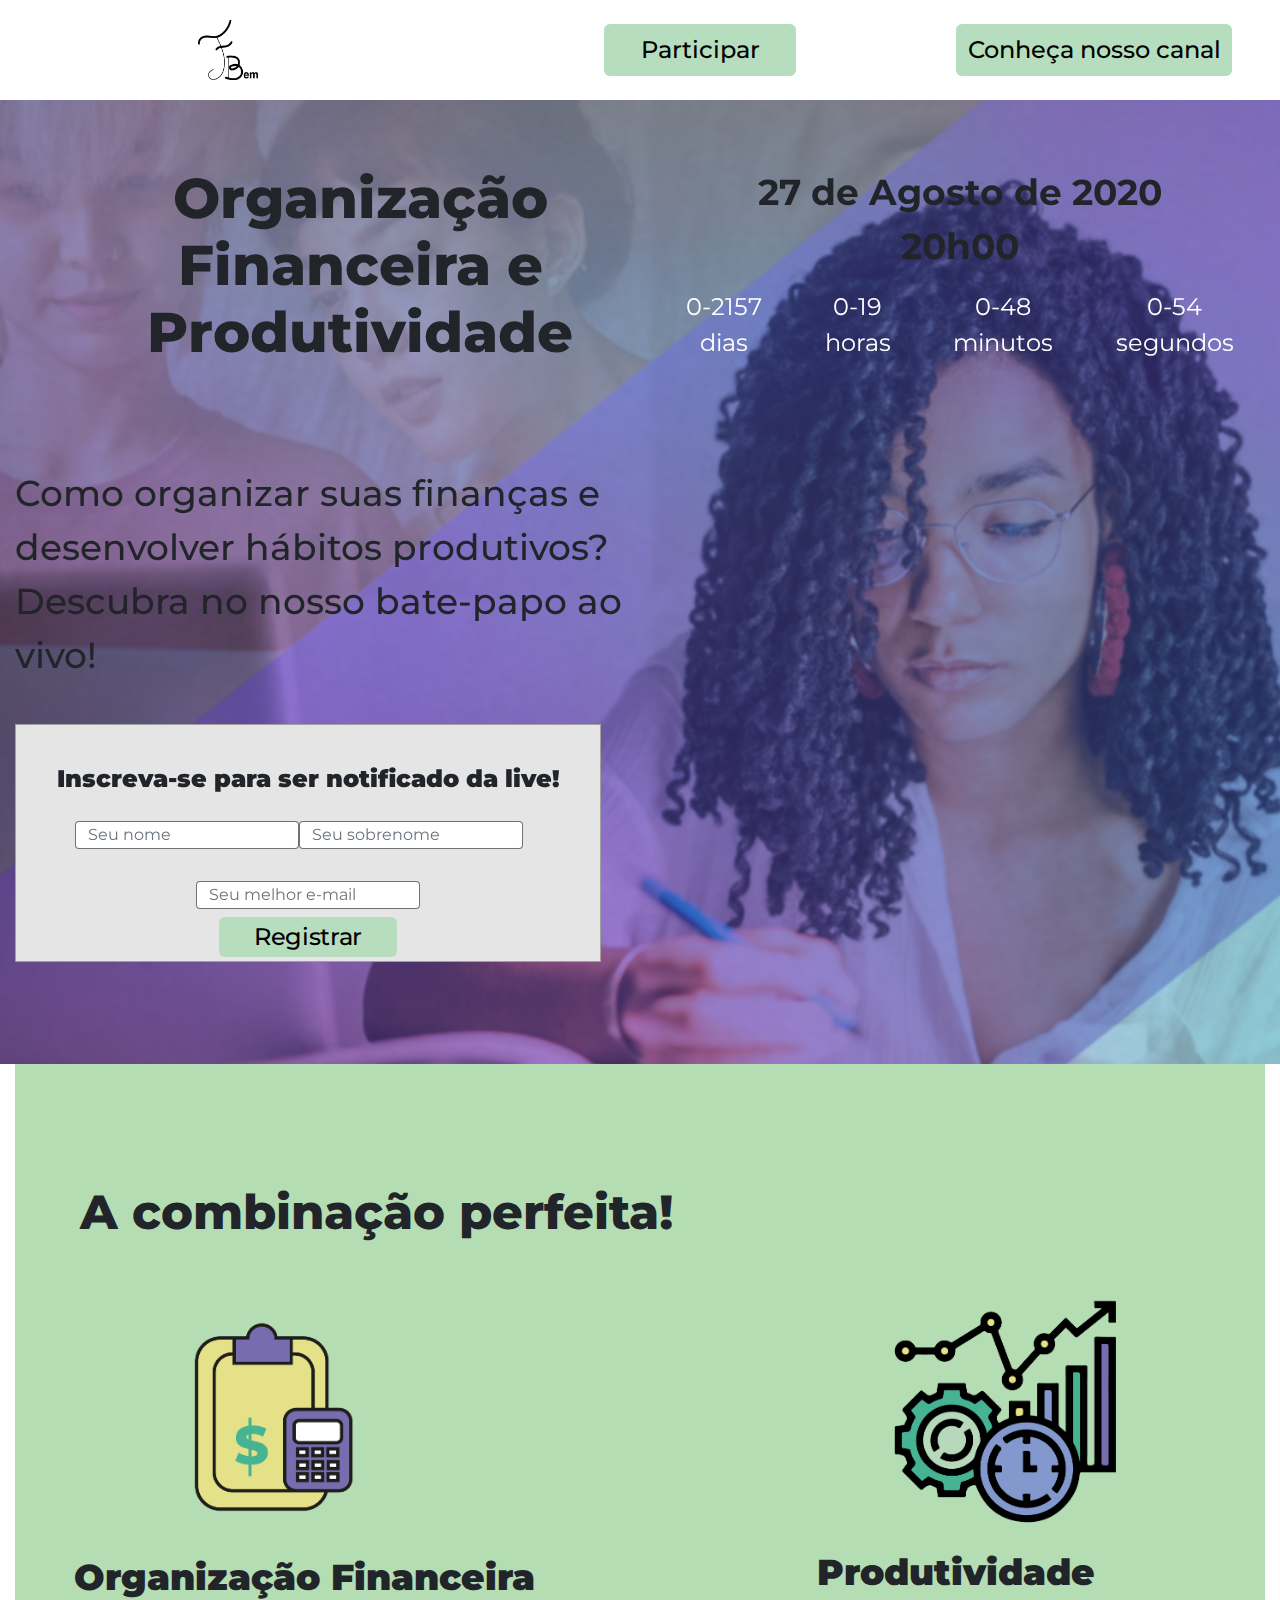
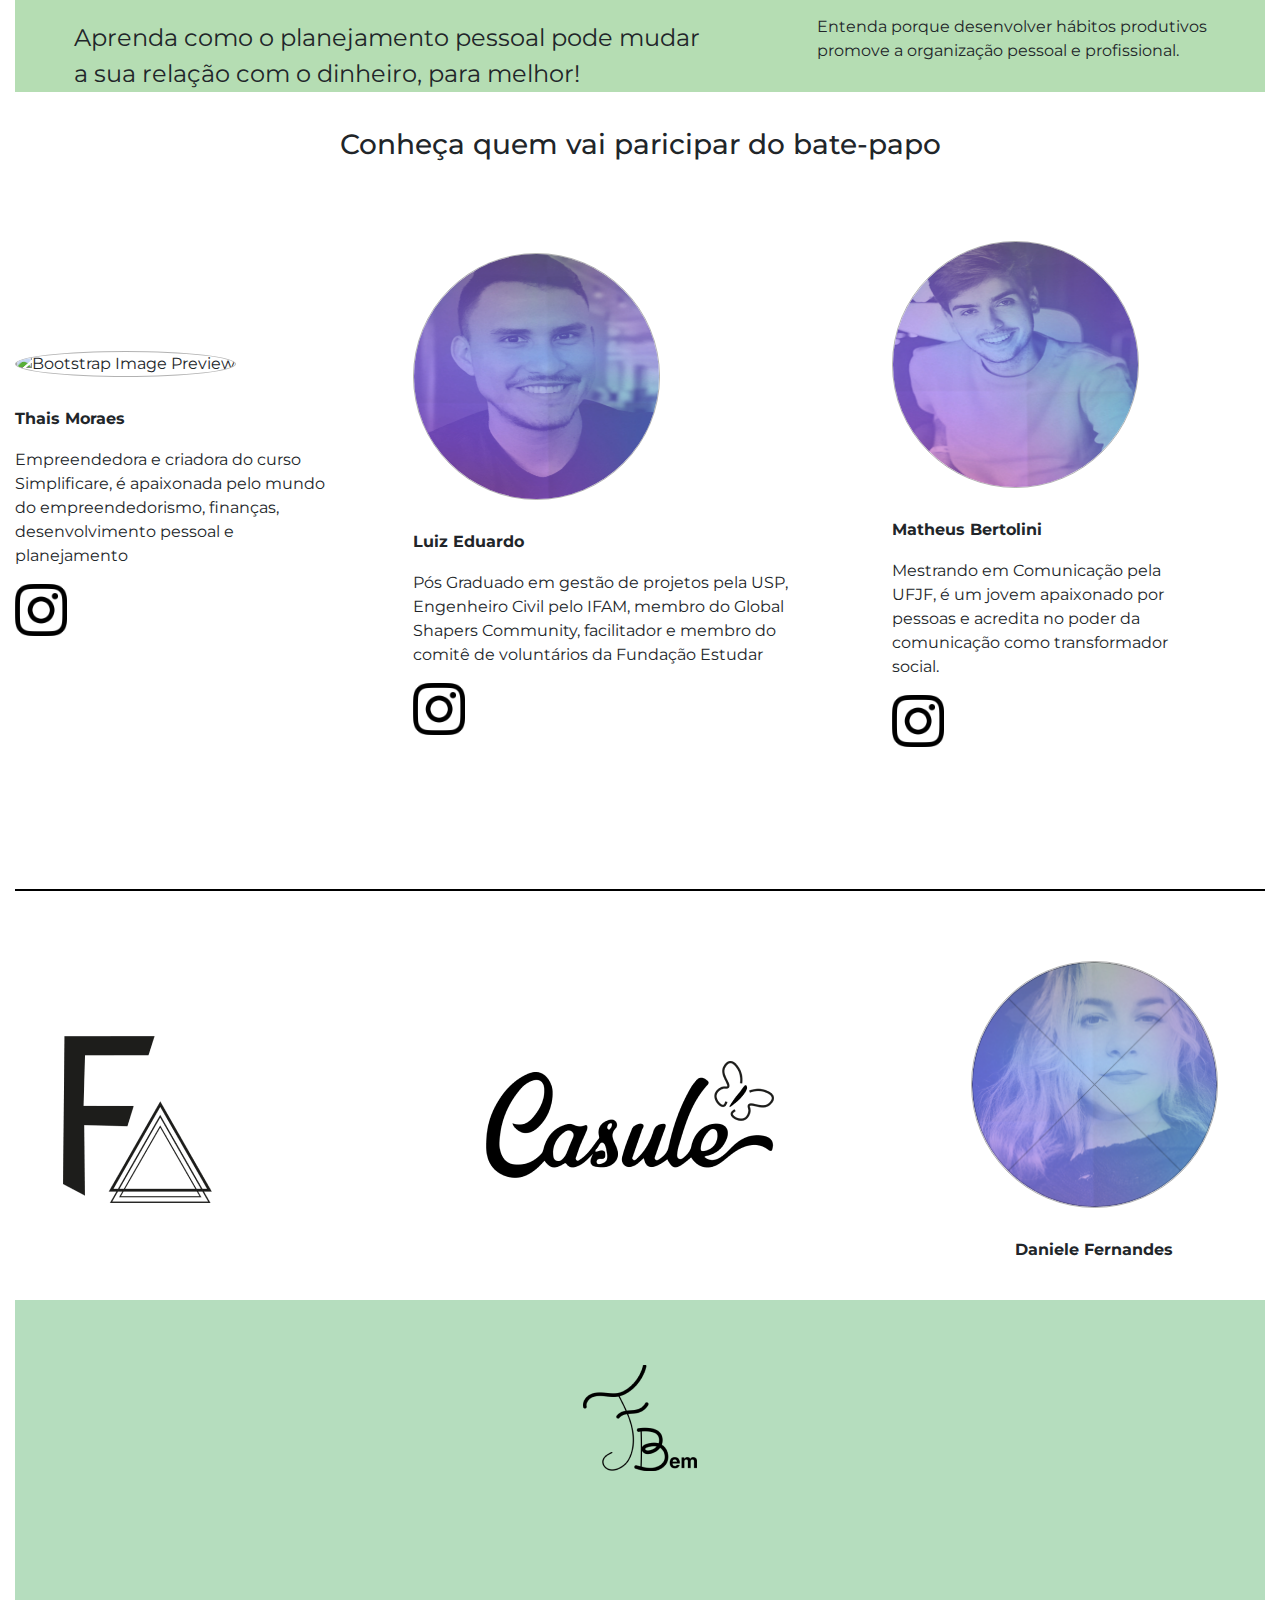
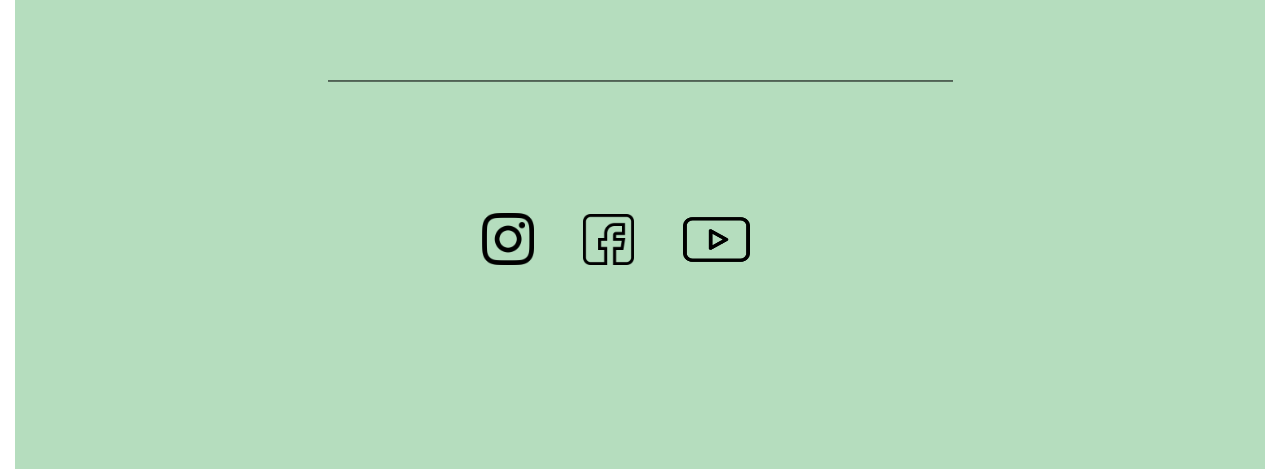
==== commit 850600d0: "Add thank you page" ====
--- a/index.html
+++ b/index.html
@@ -74,7 +74,7 @@
                     <p class="text-left" id="aovivo">
                         Como organizar suas finanças e desenvolver hábitos produtivos? Descubra no nosso bate-papo ao vivo!
                     </p>
-                    <form method="POST" name="contact" netlify>
+                    <form method="POST" action="/thanksPage" name="contact" netlify>
                         <div class="title">
                             <br />
                             <div>
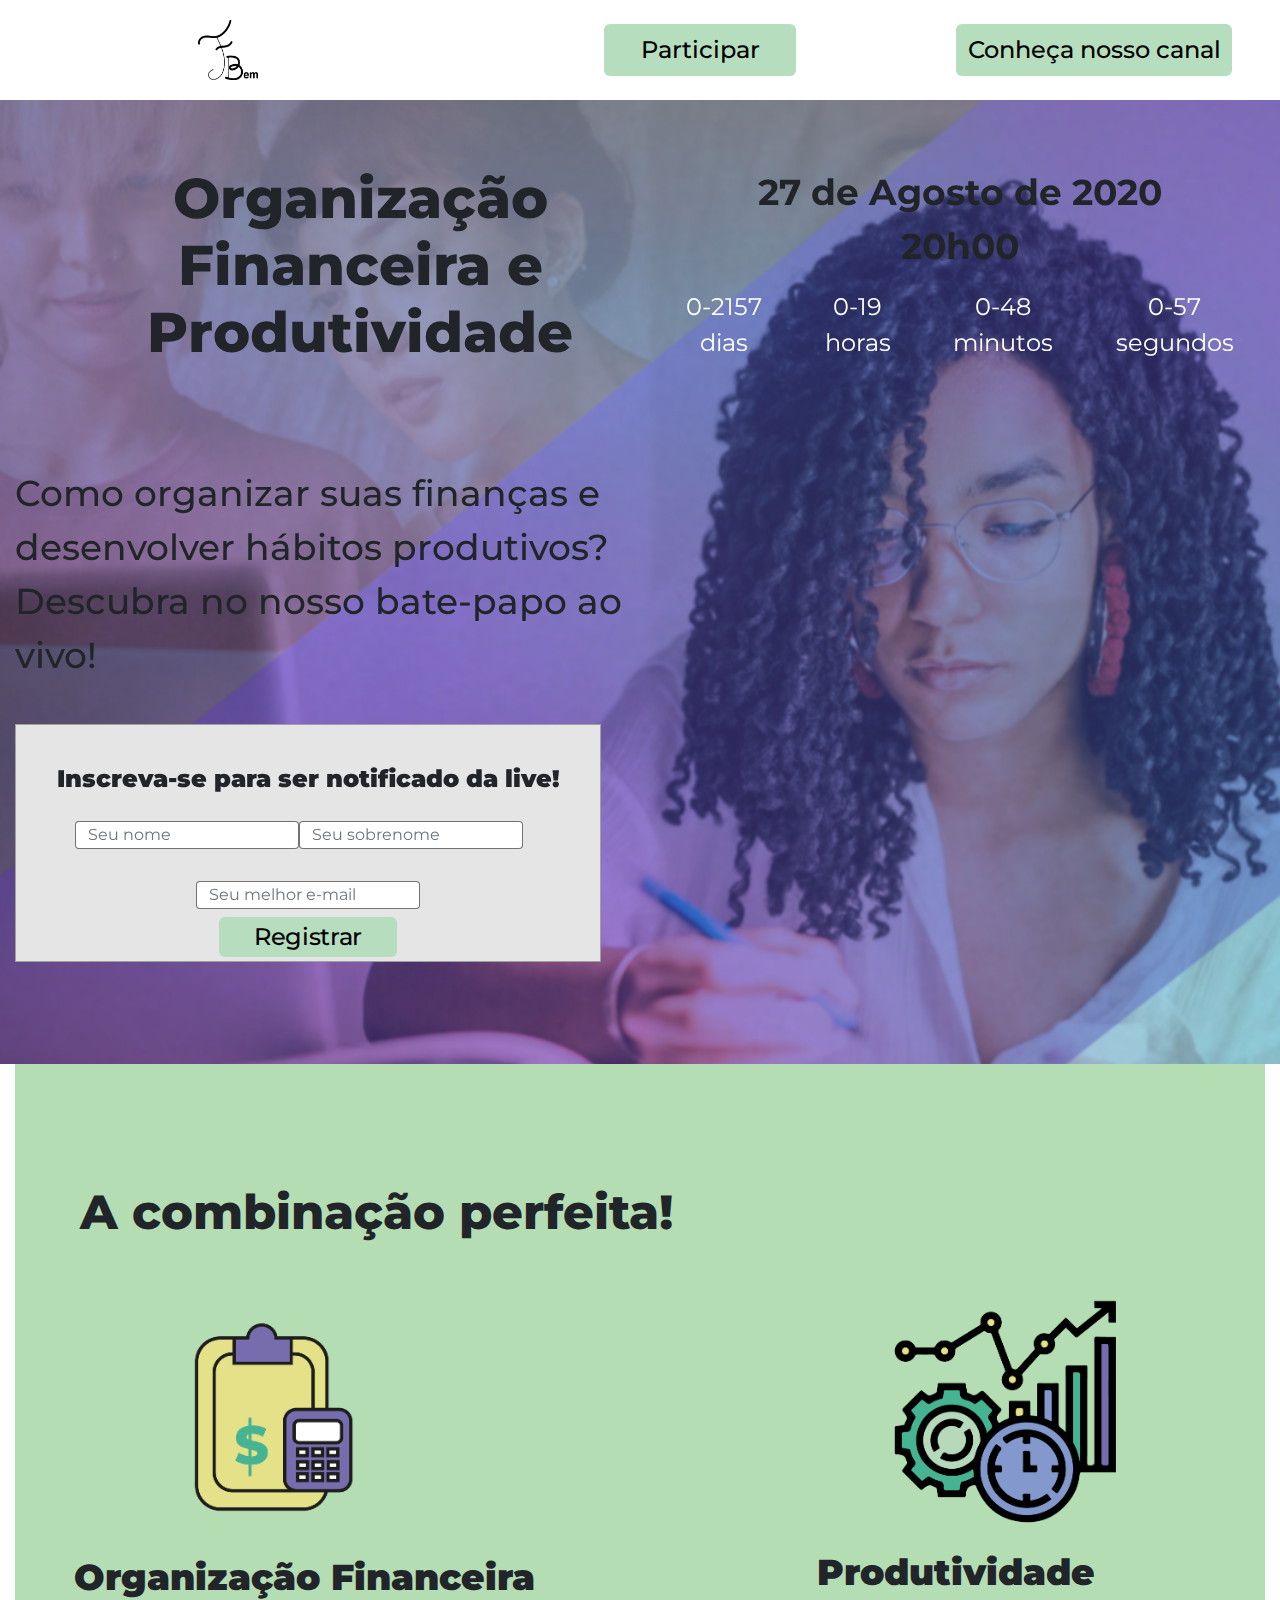
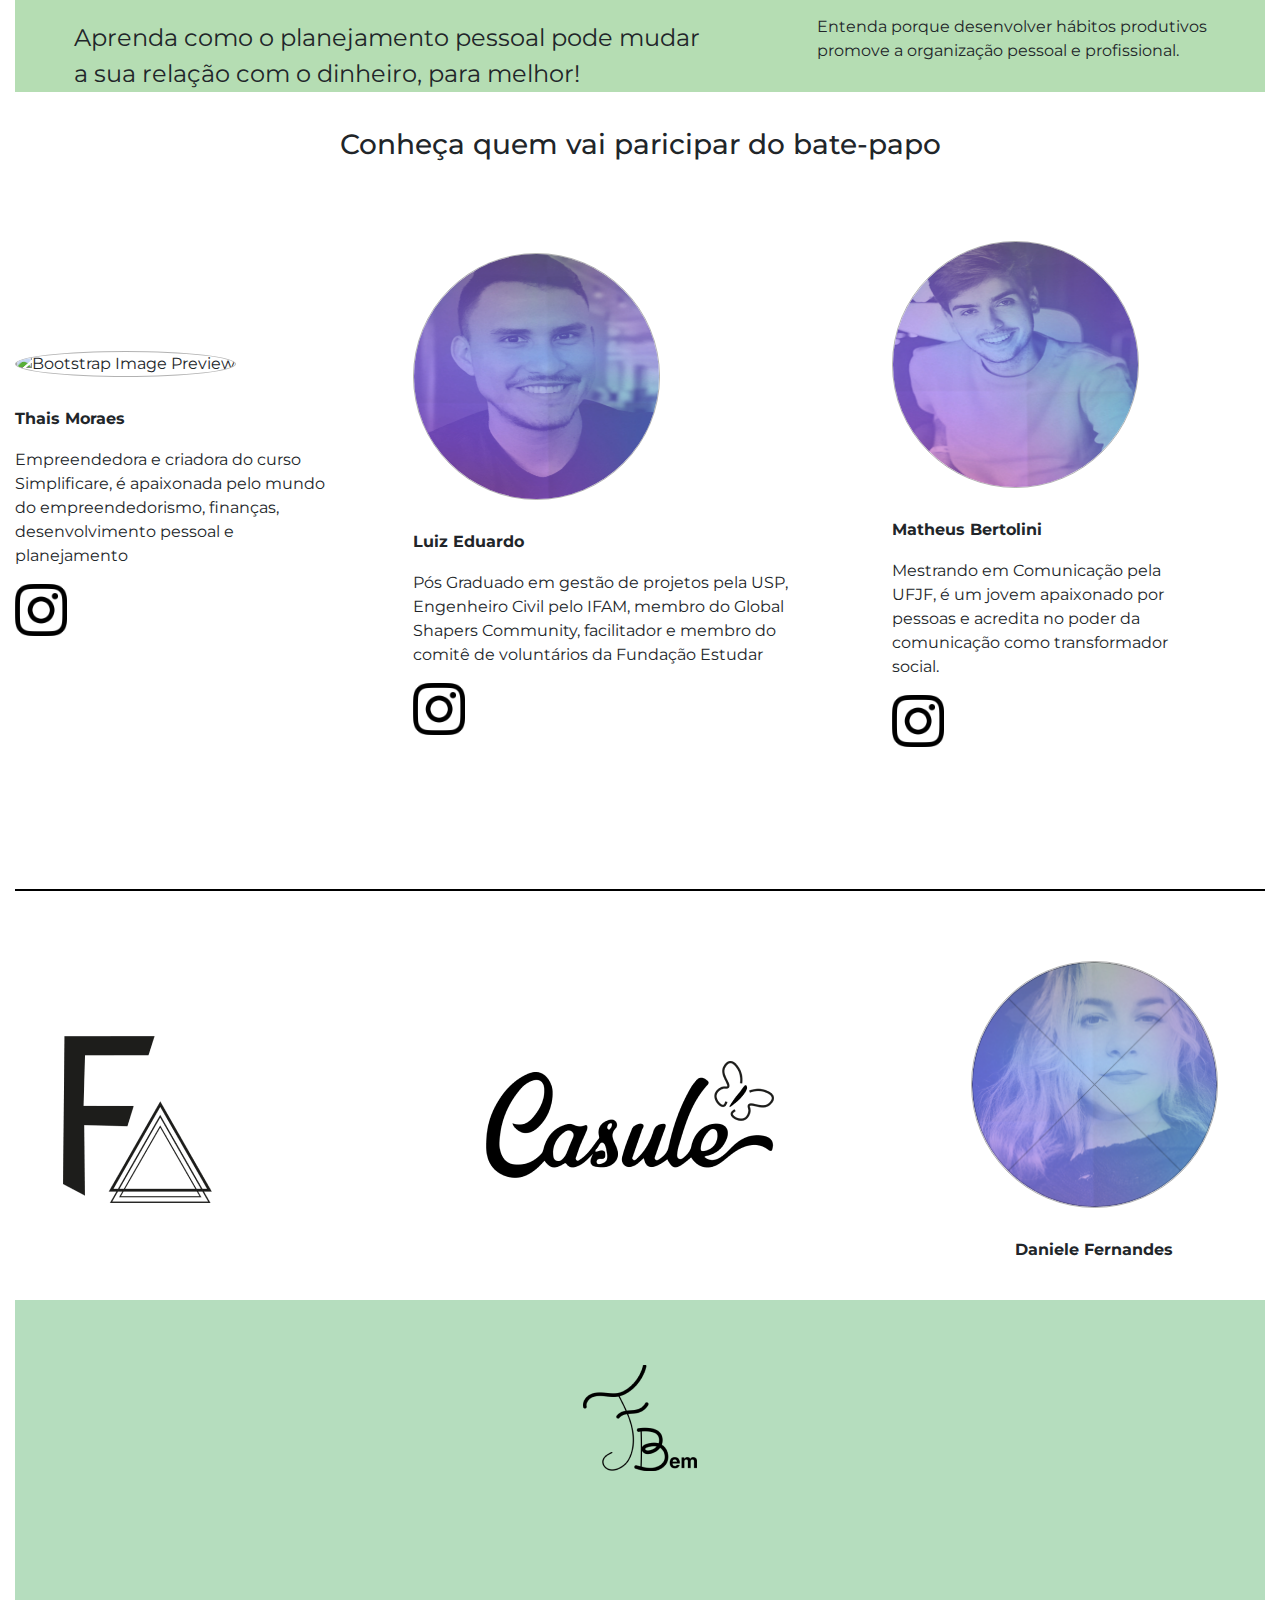
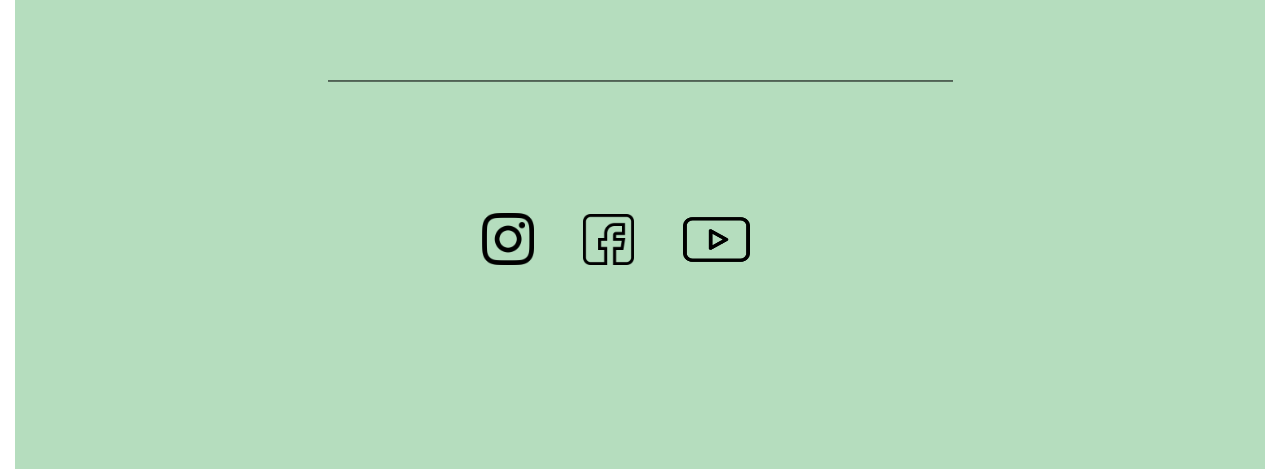
==== commit 6c5787dd: "Update index.html" ====
--- a/index.html
+++ b/index.html
@@ -21,7 +21,7 @@
         </script>
 
         <title>Live sobre Organização Financeira e Produtividade - Ficar Bem</title>
-        <!-- Facebook Pixel Code -->
+            <!-- Facebook Pixel Code -->
         <script>
             !function(f,b,e,v,n,t,s)
             {if(f.fbq)return;n=f.fbq=function(){n.callMethod?
@@ -31,11 +31,11 @@
             t.src=v;s=b.getElementsByTagName(e)[0];
             s.parentNode.insertBefore(t,s)}(window, document,'script',
             'https://connect.facebook.net/en_US/fbevents.js');
-            fbq('init', '380771079972212');
+            fbq('init', '317973929449274');
             fbq('track', 'PageView');
         </script>
         <noscript><img height="1" width="1" style="display:none"
-        src="https://www.facebook.com/tr?id=380771079972212&ev=PageView&noscript=1"
+            src="https://www.facebook.com/tr?id=317973929449274&ev=PageView&noscript=1"
         /></noscript>
         <!-- End Facebook Pixel Code -->
     </head>
@@ -302,4 +302,4 @@
         </div>
         <script type="module" src="./public/scripts/scripts.js"></script>
     </body>
-</html>+</html>
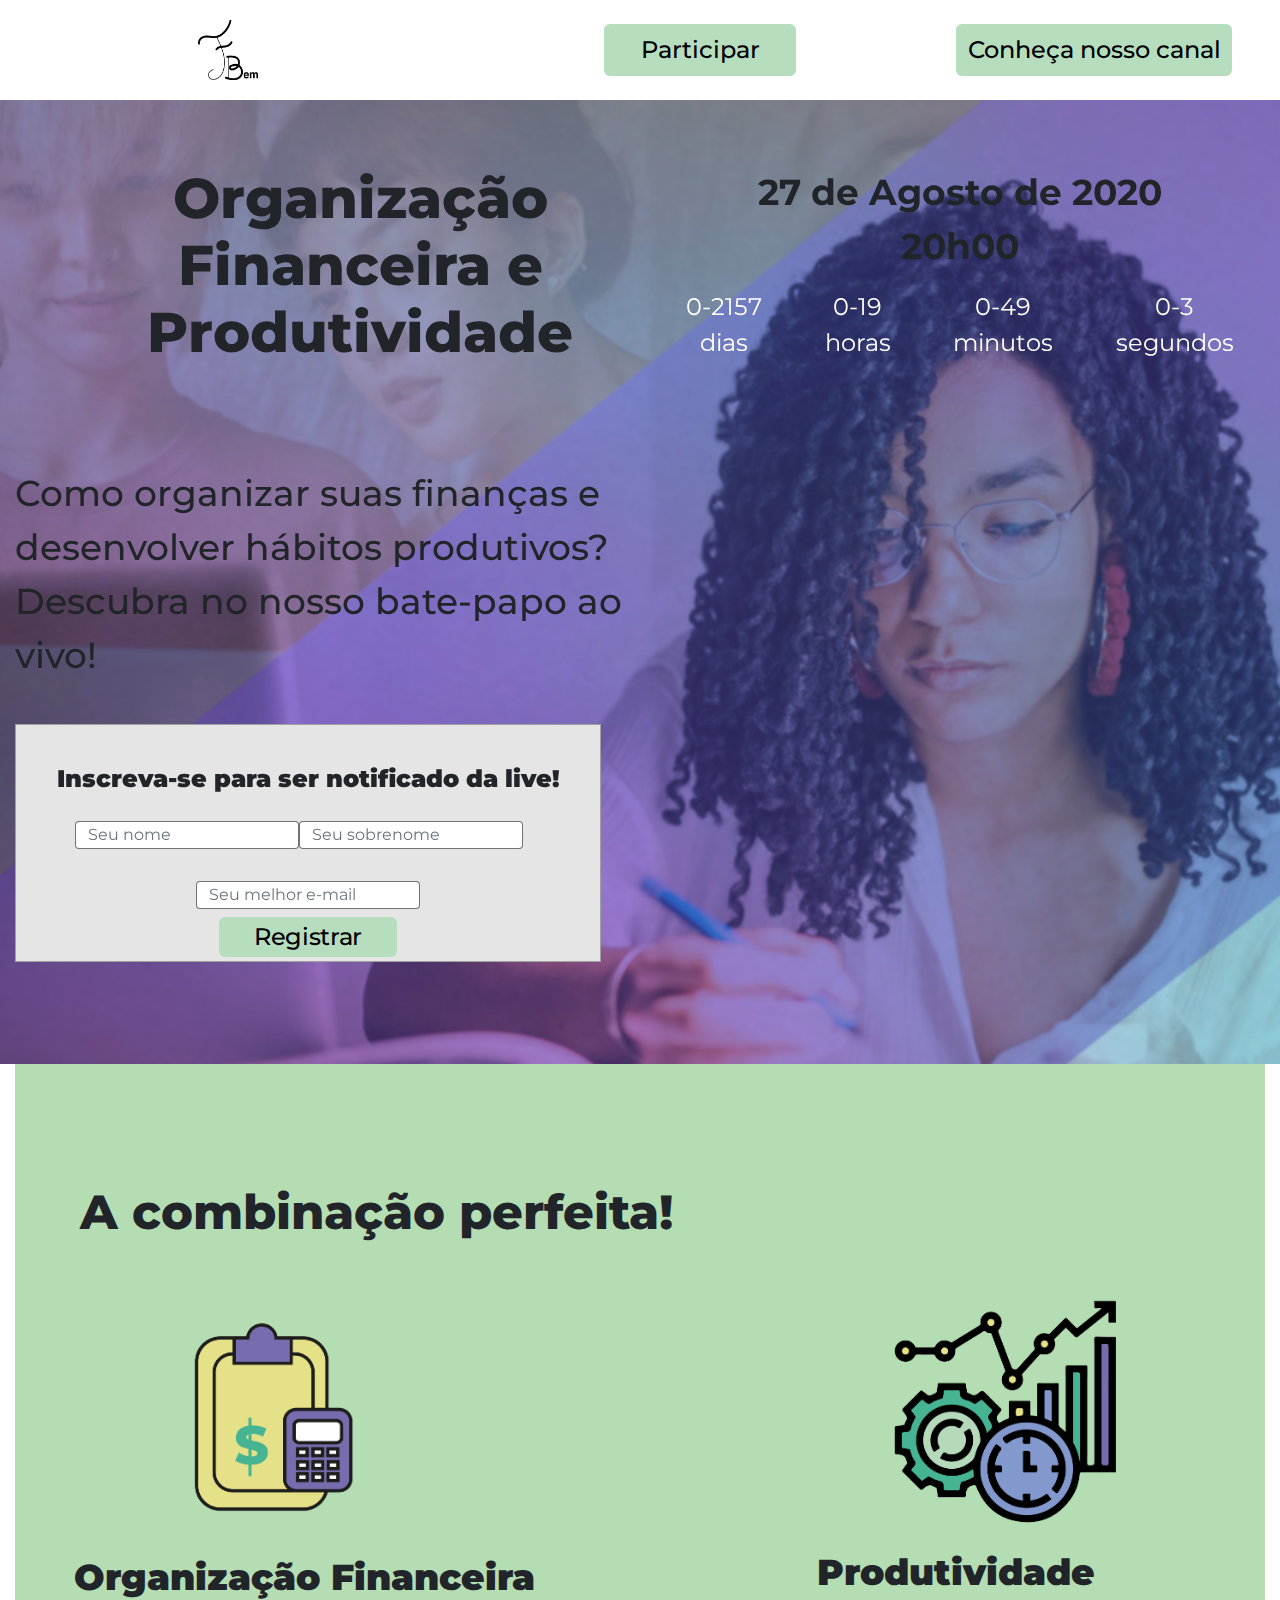
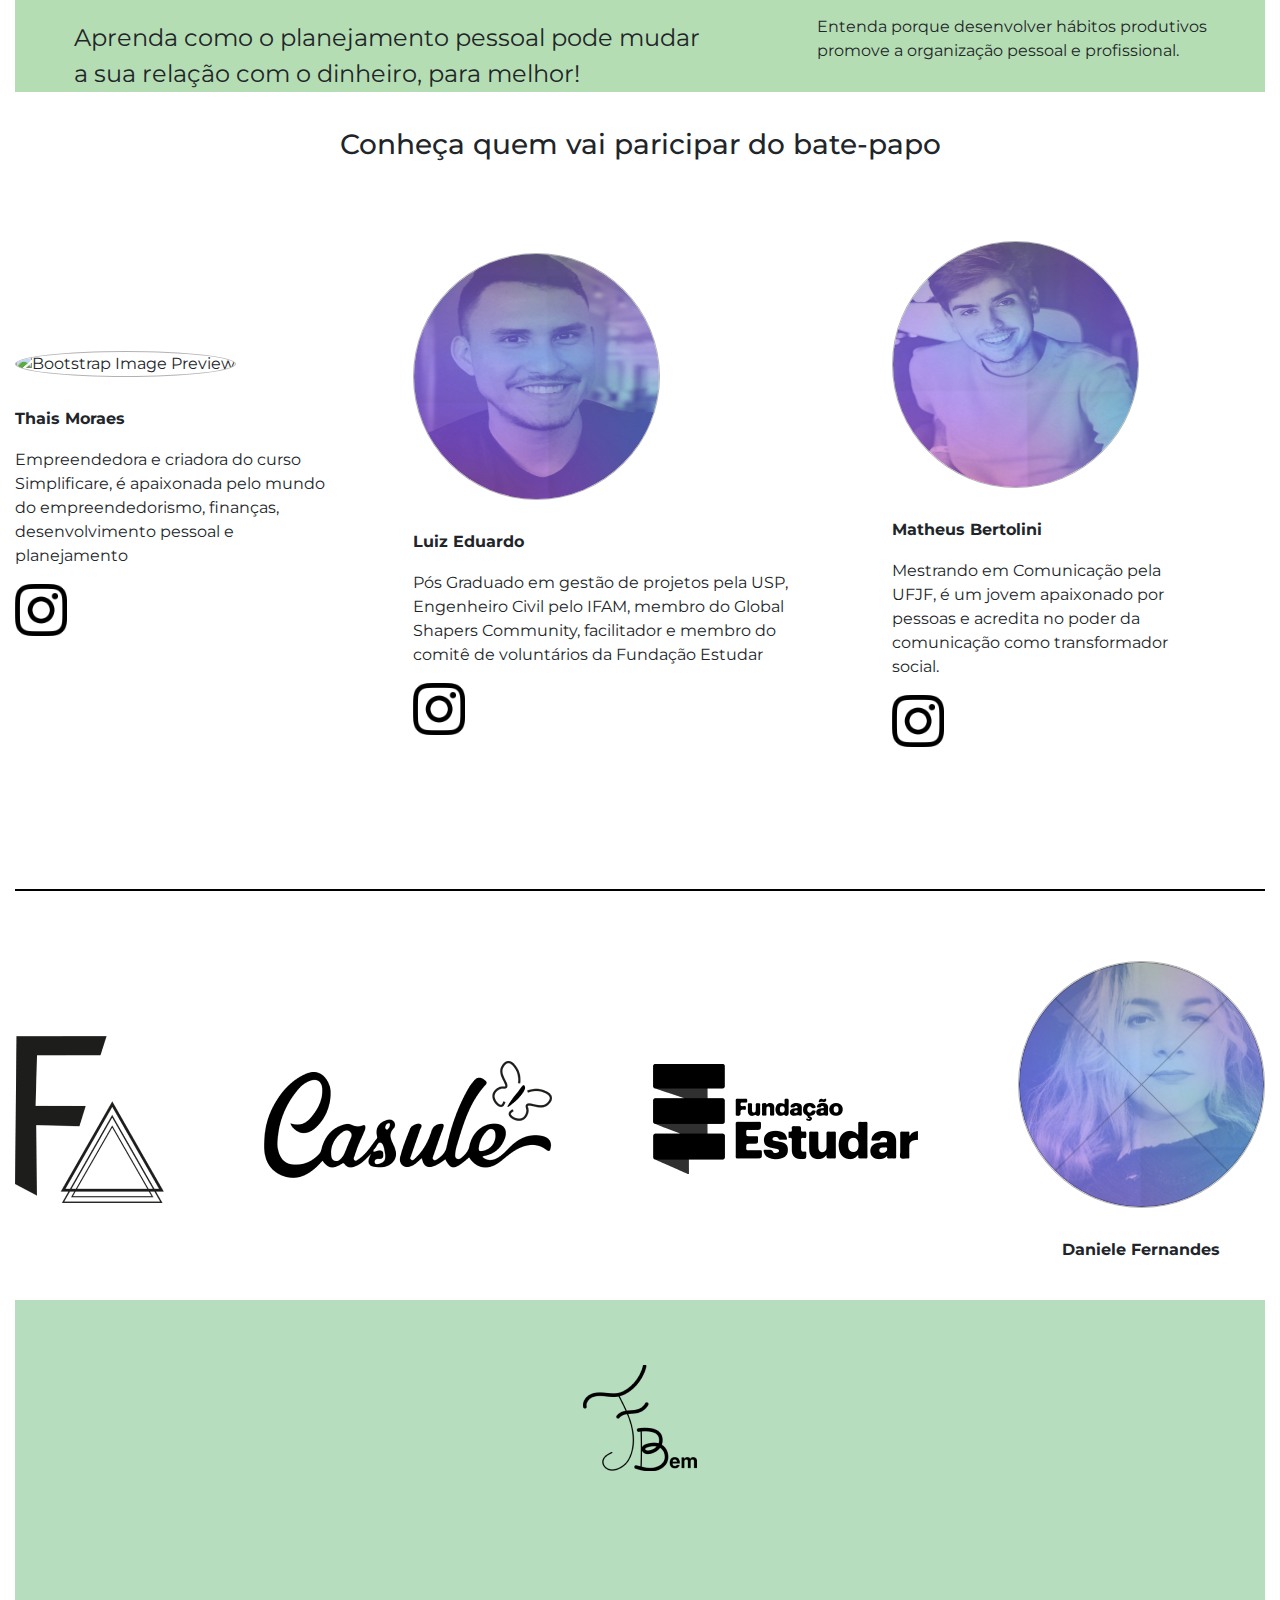
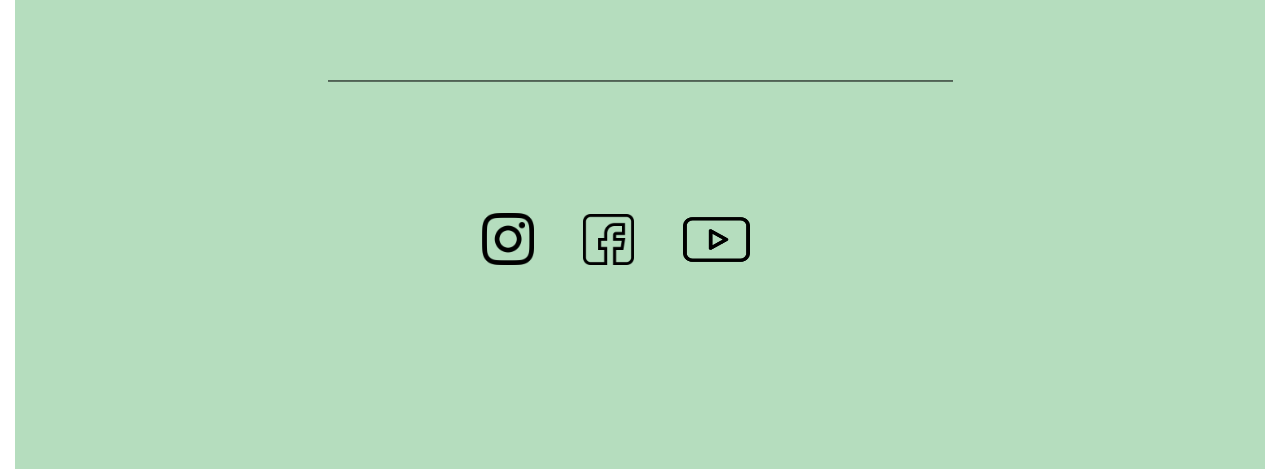
==== commit 6c89764a: "Adicionando logo parceiro e correcao do layout" ====
--- a/index.html
+++ b/index.html
@@ -21,7 +21,7 @@
         </script>
 
         <title>Live sobre Organização Financeira e Produtividade - Ficar Bem</title>
-            <!-- Facebook Pixel Code -->
+        <!-- Facebook Pixel Code -->
         <script>
             !function(f,b,e,v,n,t,s)
             {if(f.fbq)return;n=f.fbq=function(){n.callMethod?
@@ -31,11 +31,11 @@
             t.src=v;s=b.getElementsByTagName(e)[0];
             s.parentNode.insertBefore(t,s)}(window, document,'script',
             'https://connect.facebook.net/en_US/fbevents.js');
-            fbq('init', '317973929449274');
+            fbq('init', '380771079972212');
             fbq('track', 'PageView');
         </script>
         <noscript><img height="1" width="1" style="display:none"
-            src="https://www.facebook.com/tr?id=317973929449274&ev=PageView&noscript=1"
+        src="https://www.facebook.com/tr?id=380771079972212&ev=PageView&noscript=1"
         /></noscript>
         <!-- End Facebook Pixel Code -->
     </head>
@@ -270,6 +270,7 @@
 
                 <img src="./public/assets/Logo parceria 1 1.png" alt="" class="parceiro1">
                 <img src="./public/assets/Logo parceria 2 1.png" alt="" class="parceiro2">
+                <img src="./public/assets/fundação estudar 1.png" alt="Fundação Estudar" class="parceiro4">
                 <div class="parceiro3">
                     <img alt="Bootstrap Image Preview" src="./public/assets/Ellipse.png" class="rounded-circle" />
                 <p class="text">
@@ -302,4 +303,4 @@
         </div>
         <script type="module" src="./public/scripts/scripts.js"></script>
     </body>
-</html>
+</html>--- a/public/css/styles.css
+++ b/public/css/styles.css
@@ -304,7 +304,7 @@
 .parcerias{
     display: flex;
     align-items: center;
-    justify-content: center;
+    justify-content: space-between;
 }
 
 hr{
@@ -322,8 +322,13 @@
 .parcerias .parceiro2{
     width: 288px;
     height: 117px;
-    margin-left: 274px;
-    margin-right: 197px;
+    /* margin-left: 274px;
+    margin-right: 197px; */
+}
+
+.parcerias .parceiro4{
+    width: 265px;
+    height: 110px;
 }
 
 .parcerias .parceiro3{
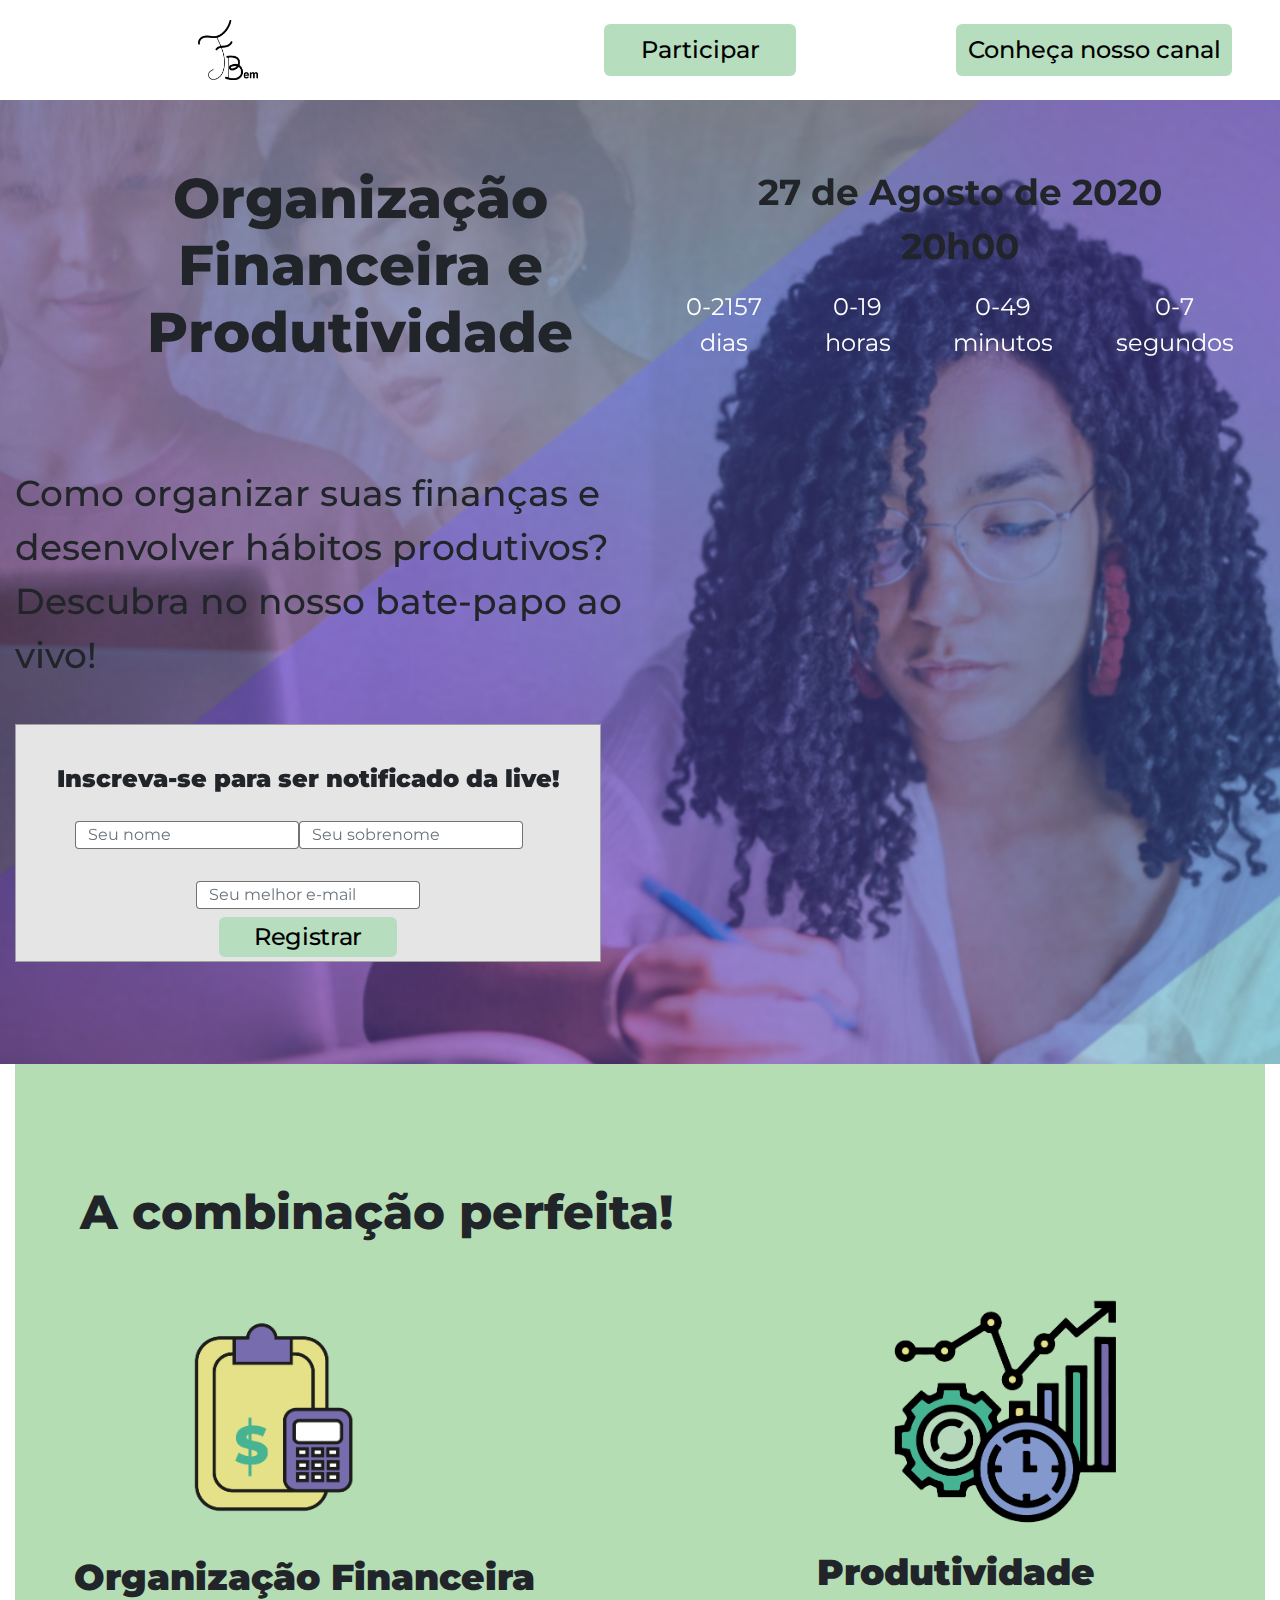
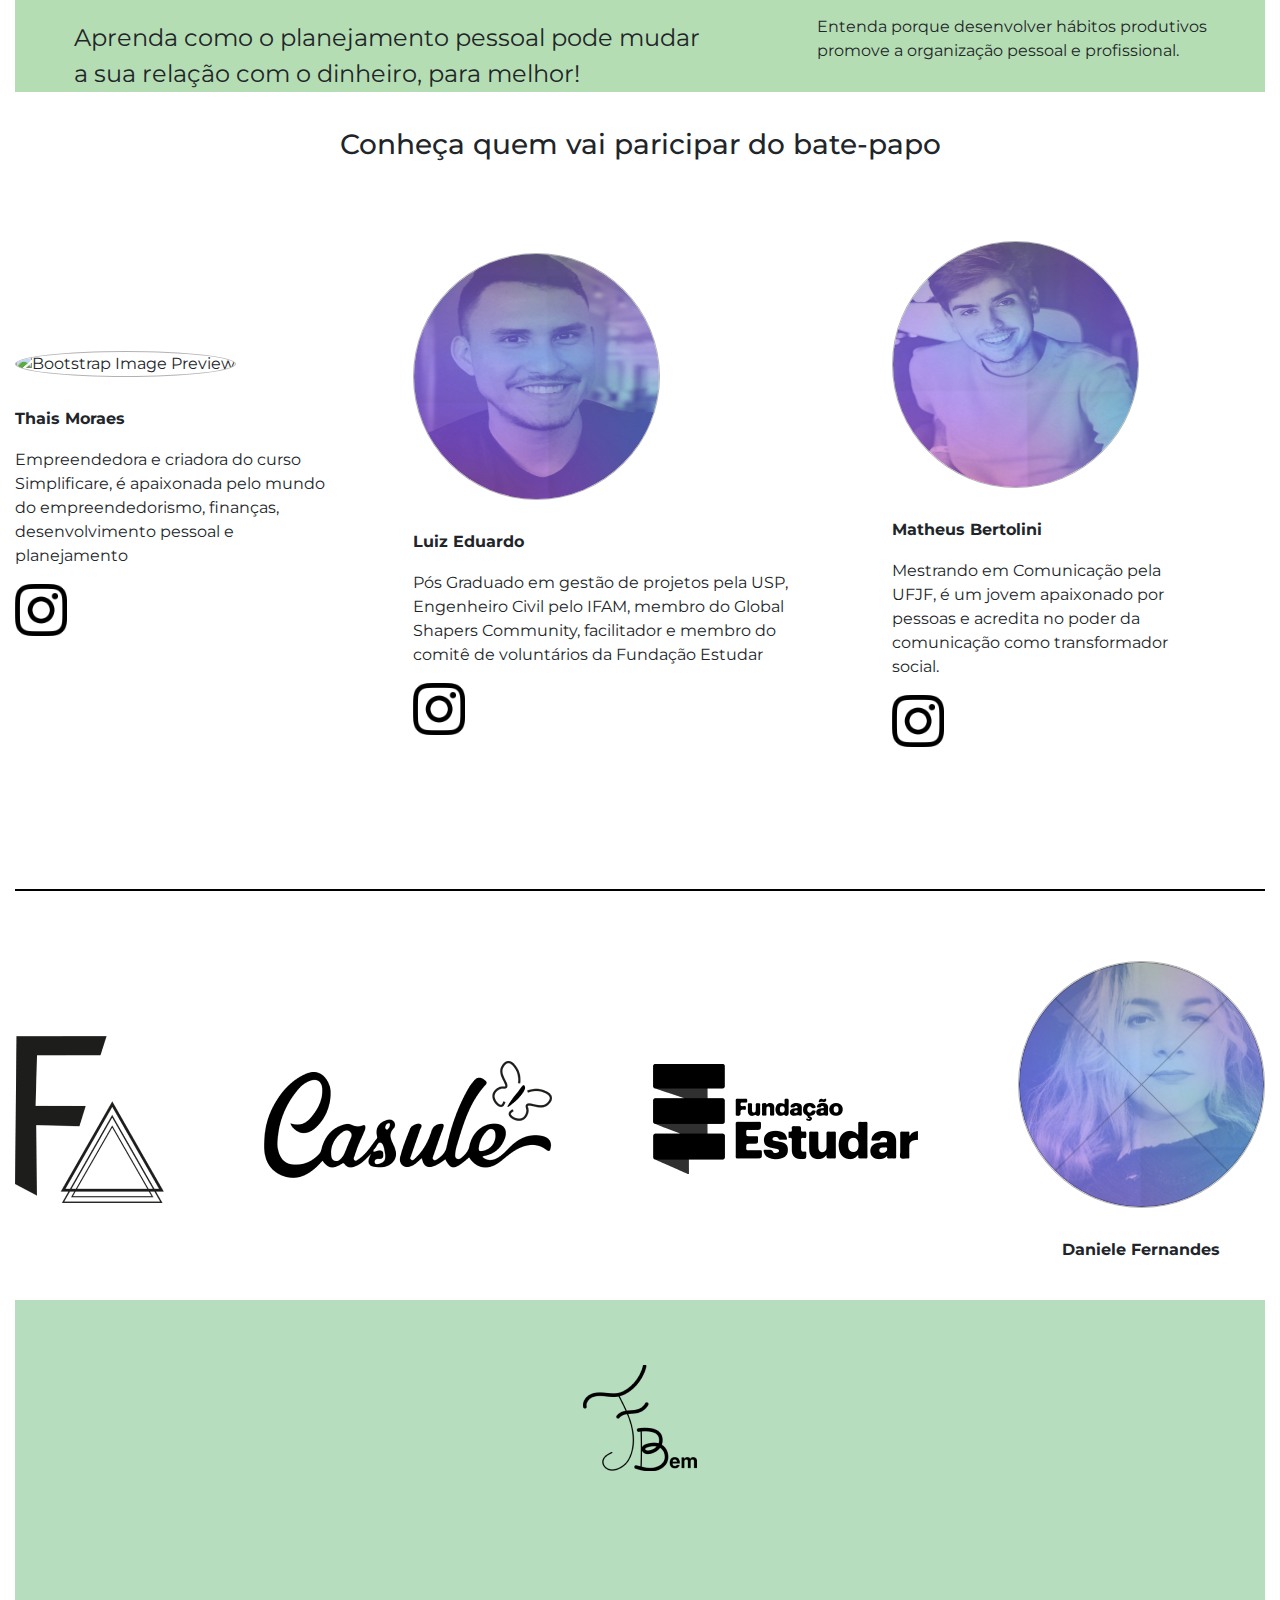
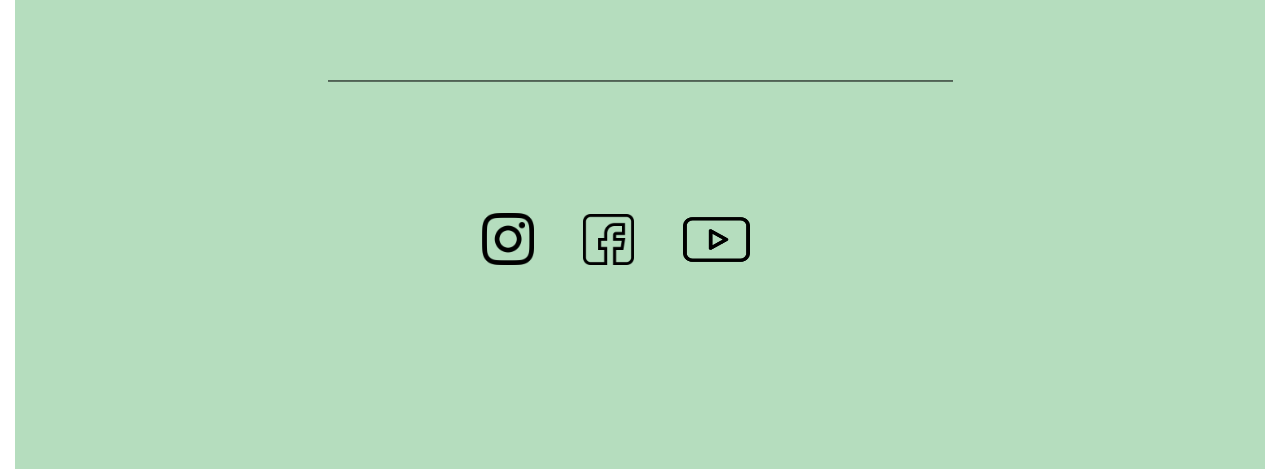
==== commit b6a4737b: "Merge branch 'master' of https://github.com/Grupo8Xp35/LandingPage-Live" ====
--- a/index.html
+++ b/index.html
@@ -21,7 +21,7 @@
         </script>
 
         <title>Live sobre Organização Financeira e Produtividade - Ficar Bem</title>
-        <!-- Facebook Pixel Code -->
+            <!-- Facebook Pixel Code -->
         <script>
             !function(f,b,e,v,n,t,s)
             {if(f.fbq)return;n=f.fbq=function(){n.callMethod?
@@ -31,11 +31,11 @@
             t.src=v;s=b.getElementsByTagName(e)[0];
             s.parentNode.insertBefore(t,s)}(window, document,'script',
             'https://connect.facebook.net/en_US/fbevents.js');
-            fbq('init', '380771079972212');
+            fbq('init', '317973929449274');
             fbq('track', 'PageView');
         </script>
         <noscript><img height="1" width="1" style="display:none"
-        src="https://www.facebook.com/tr?id=380771079972212&ev=PageView&noscript=1"
+            src="https://www.facebook.com/tr?id=317973929449274&ev=PageView&noscript=1"
         /></noscript>
         <!-- End Facebook Pixel Code -->
     </head>
@@ -303,4 +303,4 @@
         </div>
         <script type="module" src="./public/scripts/scripts.js"></script>
     </body>
-</html>+</html>
